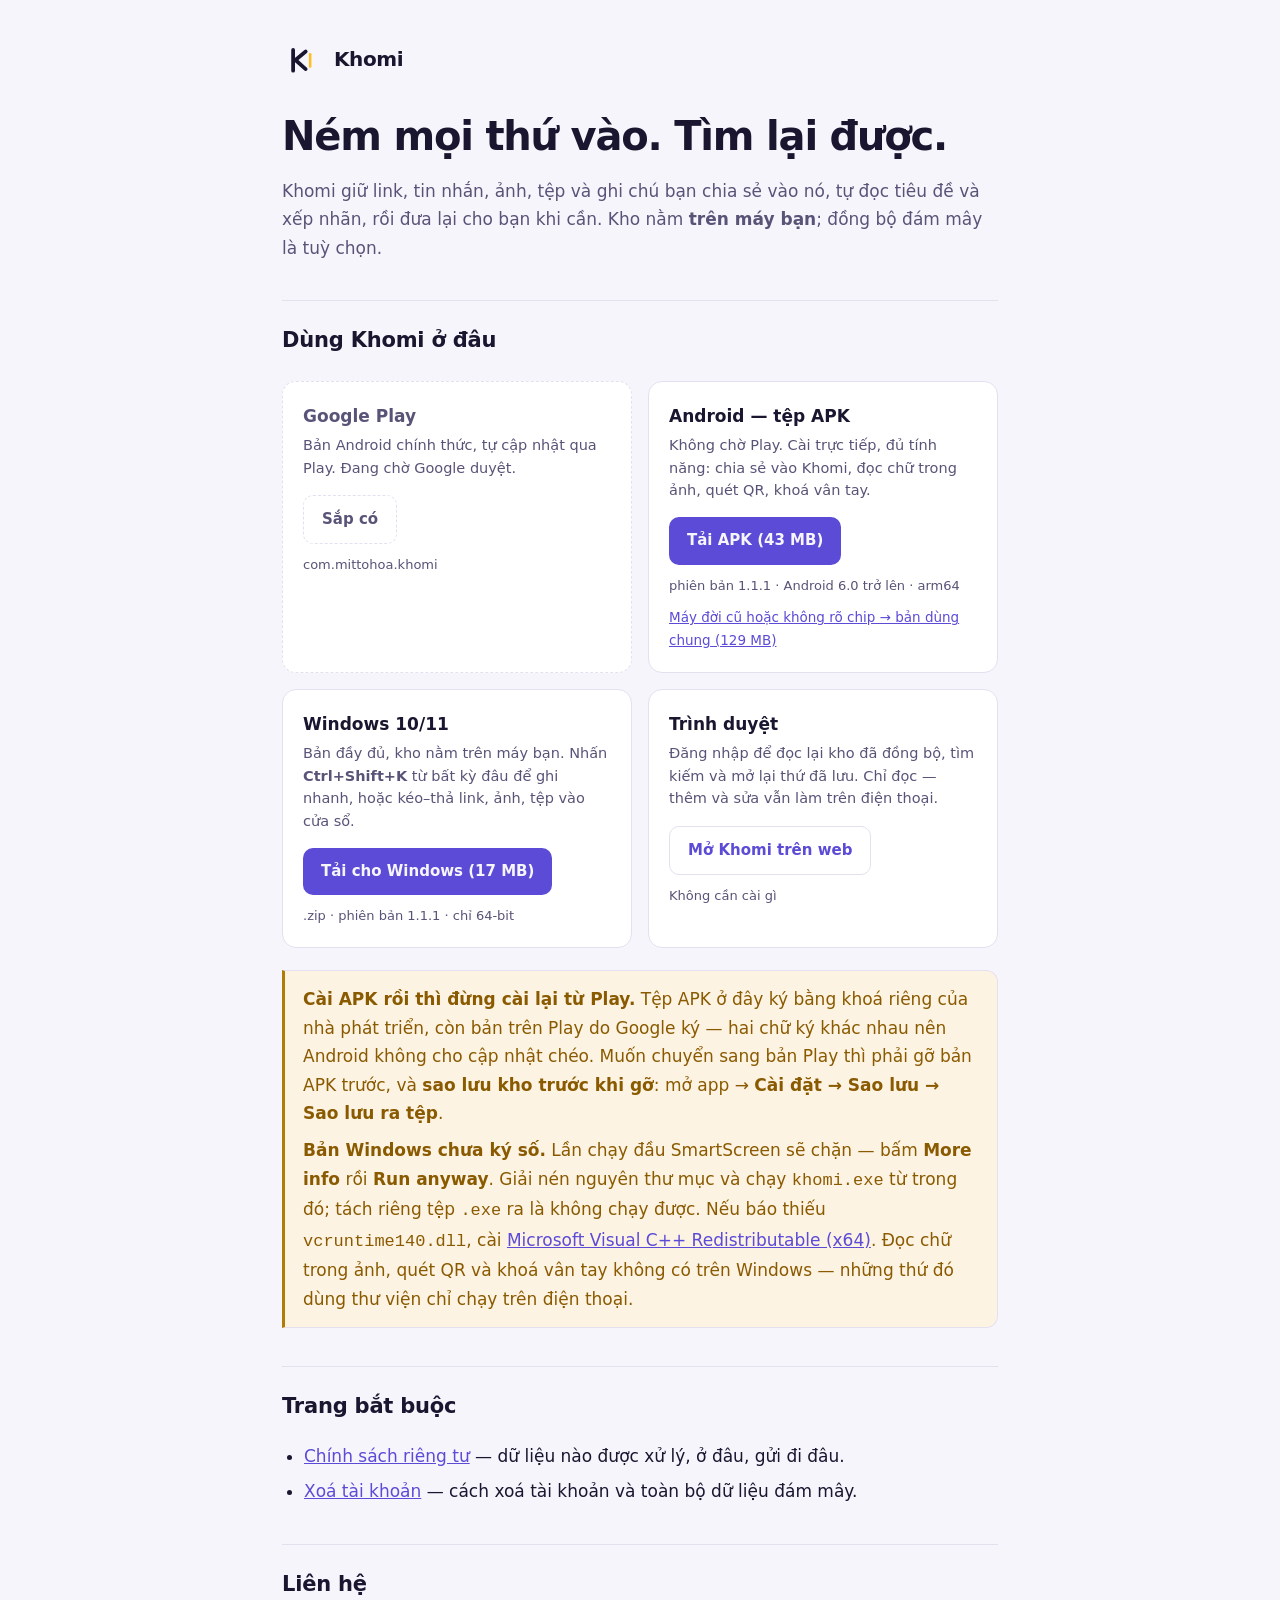
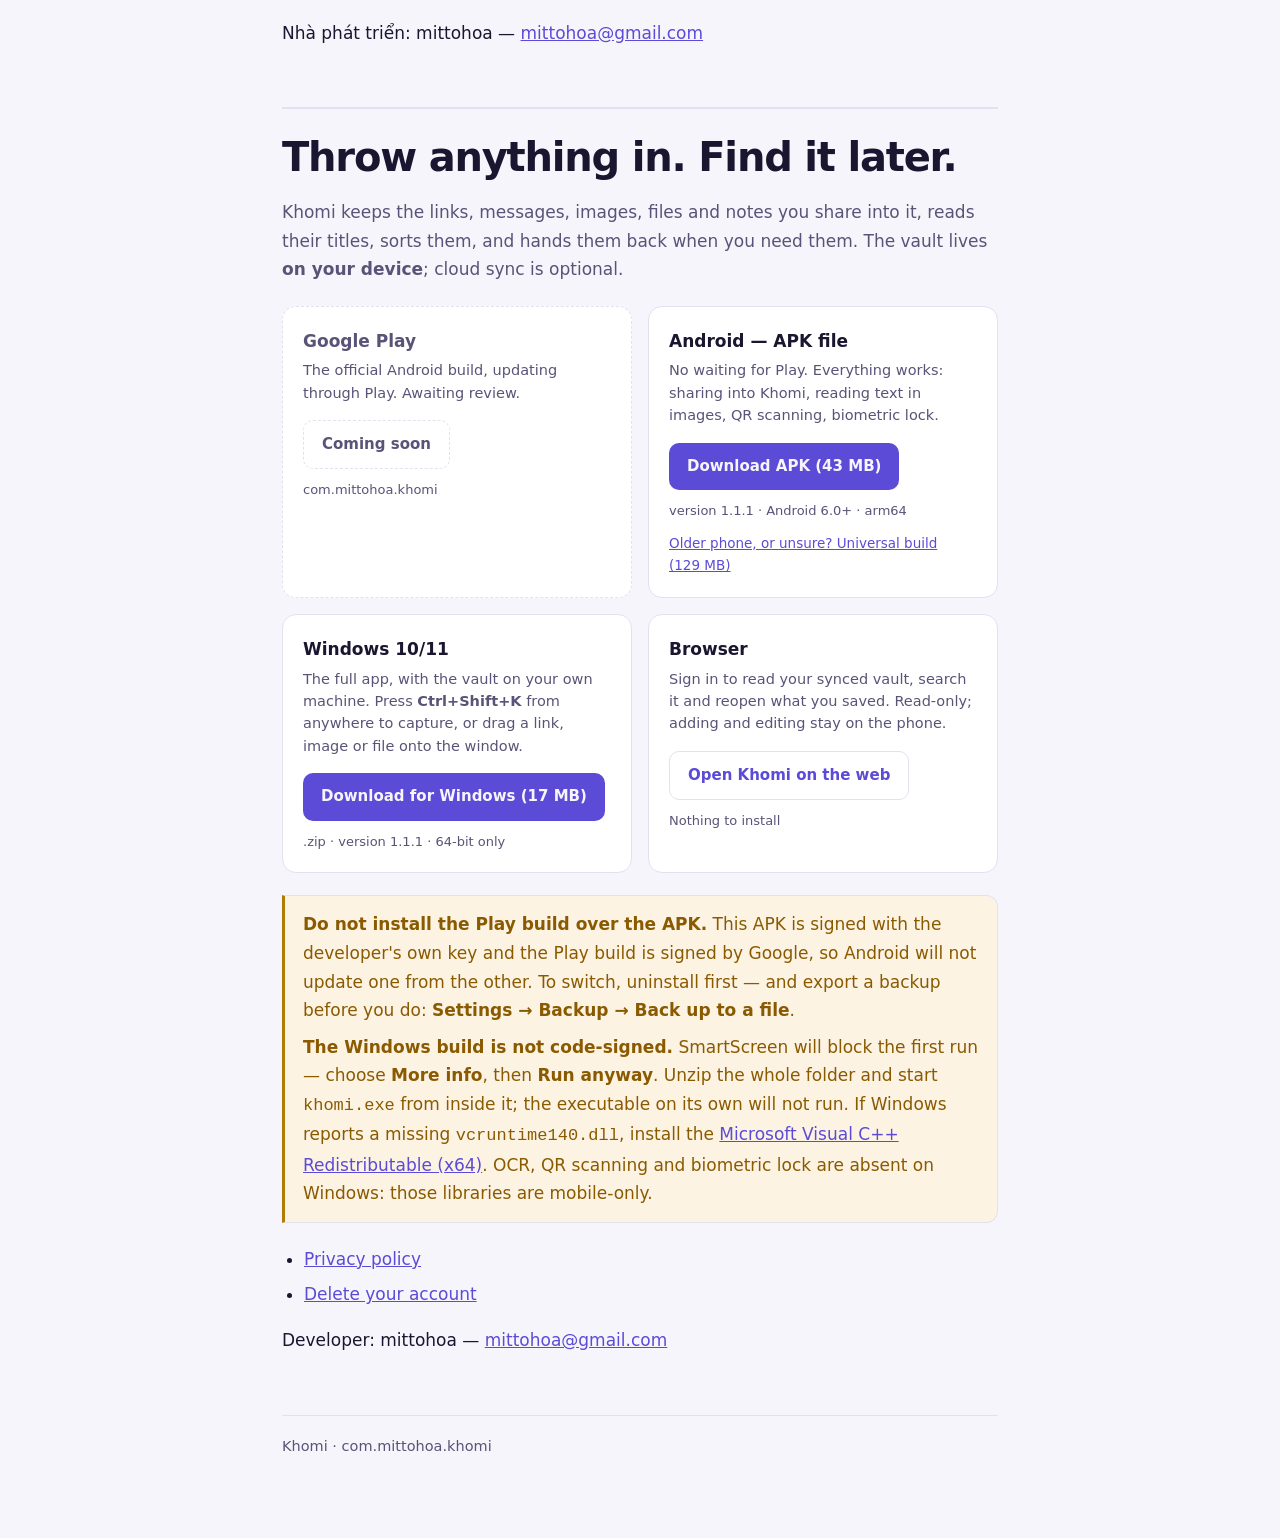
==== index.html @ 55a5fae9 "four ways in, including the two that did not exist yesterday Play, APK, Windows, browser — each with" ====
<!doctype html>
<html lang="vi">
<head>
<meta charset="utf-8">
<meta name="viewport" content="width=device-width, initial-scale=1">
<title>Khomi — ném mọi thứ vào, tìm lại được</title>
<meta name="description" content="Khomi lưu link, tin nhắn, ảnh, tệp và ghi chú vào một kho trên máy bạn, rồi giúp bạn tìm lại.">
<link rel="stylesheet" href="style.css">
</head>
<body>
<div class="wrap">

<header>
  <svg viewBox="0 0 100 100" aria-hidden="true">
    <g fill="none" stroke="currentColor" stroke-width="9.4" stroke-linecap="round">
      <path d="M27.8 24.9 V76.7"/><path d="M33.7 50 L59.2 28.9"/><path d="M33.7 50 L59.2 72.7"/>
    </g>
    <rect x="67.2" y="32.2" width="6.4" height="37.1" rx="3.2" fill="#FBBF24"/>
  </svg>
  <b>Khomi</b>
</header>

<h1>Ném mọi thứ vào. Tìm lại được.</h1>
<p class="soft">Khomi giữ link, tin nhắn, ảnh, tệp và ghi chú bạn chia sẻ vào nó,
tự đọc tiêu đề và xếp nhãn, rồi đưa lại cho bạn khi cần. Kho nằm
<b>trên máy bạn</b>; đồng bộ đám mây là tuỳ chọn.</p>

<h2>Dùng Khomi ở đâu</h2>

<div class="get">
  <div class="card soon">
    <h3>Google Play</h3>
    <p>Bản Android chính thức, tự cập nhật qua Play. Đang chờ Google duyệt.</p>
    <!-- Khi Play duyệt xong, thay khối dưới bằng:
         <a class="dl" href="https://play.google.com/store/apps/details?id=com.mittohoa.khomi">Tải trên Google Play</a>
         và bỏ class "soon" ở thẻ card. -->
    <span class="dl off">Sắp có</span>
    <span class="meta">com.mittohoa.khomi</span>
  </div>

  <div class="card">
    <h3>Android — tệp APK</h3>
    <p>Không chờ Play. Cài trực tiếp, đủ tính năng: chia sẻ vào Khomi, đọc chữ
    trong ảnh, quét QR, khoá vân tay.</p>
    <a class="dl" href="https://github.com/mittohoa/khomi-app/releases/download/v1.1.1/Khomi-1.1.1-android-arm64.apk">Tải APK (43&nbsp;MB)</a>
    <span class="meta">phiên bản 1.1.1 · Android 6.0 trở lên · arm64</span>
    <a class="alt" href="https://github.com/mittohoa/khomi-app/releases/download/v1.1.1/Khomi-1.1.1-android-universal.apk">Máy đời cũ hoặc không rõ chip → bản dùng chung (129&nbsp;MB)</a>
  </div>

  <div class="card">
    <h3>Windows 10/11</h3>
    <p>Bản đầy đủ, kho nằm trên máy bạn. Nhấn <b>Ctrl+Shift+K</b> từ bất kỳ đâu
    để ghi nhanh, hoặc kéo–thả link, ảnh, tệp vào cửa sổ.</p>
    <a class="dl" href="https://github.com/mittohoa/khomi-app/releases/download/v1.1.1/Khomi-1.1.1-windows-x64.zip">Tải cho Windows (17&nbsp;MB)</a>
    <span class="meta">.zip · phiên bản 1.1.1 · chỉ 64-bit</span>
  </div>

  <div class="card">
    <h3>Trình duyệt</h3>
    <p>Đăng nhập để đọc lại kho đã đồng bộ, tìm kiếm và mở lại thứ đã lưu.
    Chỉ đọc — thêm và sửa vẫn làm trên điện thoại.</p>
    <a class="dl ghost" href="app/">Mở Khomi trên web</a>
    <span class="meta">Không cần cài gì</span>
  </div>
</div>

<div class="note warn">
  <p><b>Cài APK rồi thì đừng cài lại từ Play.</b> Tệp APK ở đây ký bằng khoá
  riêng của nhà phát triển, còn bản trên Play do Google ký — hai chữ ký khác
  nhau nên Android không cho cập nhật chéo. Muốn chuyển sang bản Play thì phải
  gỡ bản APK trước, và <b>sao lưu kho trước khi gỡ</b>: mở app →
  <b>Cài đặt → Sao lưu → Sao lưu ra tệp</b>.</p>
  <p><b>Bản Windows chưa ký số.</b> Lần chạy đầu SmartScreen sẽ chặn — bấm
  <b>More info</b> rồi <b>Run anyway</b>. Giải nén nguyên thư mục và chạy
  <code>khomi.exe</code> từ trong đó; tách riêng tệp <code>.exe</code> ra là
  không chạy được. Nếu báo thiếu <code>vcruntime140.dll</code>, cài
  <a href="https://aka.ms/vs/17/release/vc_redist.x64.exe">Microsoft Visual C++
  Redistributable (x64)</a>. Đọc chữ trong ảnh, quét QR và khoá vân tay không có
  trên Windows — những thứ đó dùng thư viện chỉ chạy trên điện thoại.</p>
</div>

<h2>Trang bắt buộc</h2>
<ul>
  <li><a href="privacy.html">Chính sách riêng tư</a> — dữ liệu nào được xử lý,
  ở đâu, gửi đi đâu.</li>
  <li><a href="delete-account.html">Xoá tài khoản</a> — cách xoá tài khoản và
  toàn bộ dữ liệu đám mây.</li>
</ul>

<h2>Liên hệ</h2>
<p>Nhà phát triển: mittohoa — <a href="mailto:mittohoa@gmail.com">mittohoa@gmail.com</a></p>

<div class="lang" lang="en">
  <h1>Throw anything in. Find it later.</h1>
  <p class="soft">Khomi keeps the links, messages, images, files and notes you
  share into it, reads their titles, sorts them, and hands them back when you
  need them. The vault lives <b>on your device</b>; cloud sync is optional.</p>
  <div class="get">
    <div class="card soon">
      <h3>Google Play</h3>
      <p>The official Android build, updating through Play. Awaiting review.</p>
      <span class="dl off">Coming soon</span>
      <span class="meta">com.mittohoa.khomi</span>
    </div>

    <div class="card">
      <h3>Android — APK file</h3>
      <p>No waiting for Play. Everything works: sharing into Khomi, reading
      text in images, QR scanning, biometric lock.</p>
      <a class="dl" href="https://github.com/mittohoa/khomi-app/releases/download/v1.1.1/Khomi-1.1.1-android-arm64.apk">Download APK (43&nbsp;MB)</a>
      <span class="meta">version 1.1.1 · Android 6.0+ · arm64</span>
      <a class="alt" href="https://github.com/mittohoa/khomi-app/releases/download/v1.1.1/Khomi-1.1.1-android-universal.apk">Older phone, or unsure? Universal build (129&nbsp;MB)</a>
    </div>

    <div class="card">
      <h3>Windows 10/11</h3>
      <p>The full app, with the vault on your own machine. Press
      <b>Ctrl+Shift+K</b> from anywhere to capture, or drag a link, image or
      file onto the window.</p>
      <a class="dl" href="https://github.com/mittohoa/khomi-app/releases/download/v1.1.1/Khomi-1.1.1-windows-x64.zip">Download for Windows (17&nbsp;MB)</a>
      <span class="meta">.zip · version 1.1.1 · 64-bit only</span>
    </div>

    <div class="card">
      <h3>Browser</h3>
      <p>Sign in to read your synced vault, search it and reopen what you
      saved. Read-only; adding and editing stay on the phone.</p>
      <a class="dl ghost" href="app/">Open Khomi on the web</a>
      <span class="meta">Nothing to install</span>
    </div>
  </div>

  <div class="note warn">
    <p><b>Do not install the Play build over the APK.</b> This APK is signed
    with the developer's own key and the Play build is signed by Google, so
    Android will not update one from the other. To switch, uninstall first —
    and export a backup before you do: <b>Settings → Backup → Back up to a
    file</b>.</p>
    <p><b>The Windows build is not code-signed.</b> SmartScreen will block the
    first run — choose <b>More info</b>, then <b>Run anyway</b>. Unzip the whole
    folder and start <code>khomi.exe</code> from inside it; the executable on
    its own will not run. If Windows reports a missing
    <code>vcruntime140.dll</code>, install the
    <a href="https://aka.ms/vs/17/release/vc_redist.x64.exe">Microsoft Visual
    C++ Redistributable (x64)</a>. OCR, QR scanning and biometric lock are
    absent on Windows: those libraries are mobile-only.</p>
  </div>

  <ul>
    <li><a href="privacy.html">Privacy policy</a></li>
    <li><a href="delete-account.html">Delete your account</a></li>
  </ul>
  <p>Developer: mittohoa — <a href="mailto:mittohoa@gmail.com">mittohoa@gmail.com</a></p>
</div>

<footer>Khomi · com.mittohoa.khomi</footer>

</div>
</body>
</html>
---- style.css ----
/* Khomi — shared styles for the public pages.
   Kept in one file so the three pages cannot drift apart. */

:root {
  --paper:    #F7F5FC;
  --surface:  #FFFFFF;
  --ink:      #1A1630;
  --ink-soft: #5A5378;
  --line:     #E4E0F0;
  --violet:   #5B4BD6;
  --gold:     #B07C05;
  --warn-bg:  #FDF3E3;
  --warn-ink: #8A5A00;
}

@media (prefers-color-scheme: dark) {
  :root {
    --paper:    #0F0D1A;
    --surface:  #181528;
    --ink:      #EFECF8;
    --ink-soft: #A9A1C6;
    --line:     #2A2540;
    --violet:   #A99BFF;
    --gold:     #FFC94A;
    --warn-bg:  #2A2010;
    --warn-ink: #F5C97A;
  }
}

* { box-sizing: border-box; }

body {
  margin: 0;
  background: var(--paper);
  color: var(--ink);
  font-family: system-ui, -apple-system, "Segoe UI", Roboto, sans-serif;
  font-size: 17px;
  line-height: 1.68;
  -webkit-font-smoothing: antialiased;
}

.wrap { max-width: 760px; margin: 0 auto; padding: 40px 22px 90px; }

header { display: flex; align-items: center; gap: 12px; margin-bottom: 34px; }
header svg { width: 40px; height: 40px; flex: none; }
header b { font-size: 20px; letter-spacing: -.02em; }
header a { color: var(--ink-soft); text-decoration: none; font-size: 15px; }
header a:hover { color: var(--violet); }
header .spacer { flex: 1; }

h1 {
  font-size: clamp(30px, 5vw, 40px);
  line-height: 1.14;
  letter-spacing: -.03em;
  margin: 0 0 8px;
}
.updated { color: var(--ink-soft); font-size: 15px; margin: 0 0 30px; }

h2 {
  font-size: 21px;
  letter-spacing: -.01em;
  margin: 38px 0 10px;
  padding-top: 22px;
  border-top: 1px solid var(--line);
}
h3 { font-size: 17px; margin: 22px 0 6px; }

p, li { color: var(--ink); }
p.soft, li.soft { color: var(--ink-soft); }
a { color: var(--violet); }

ul { padding-left: 22px; }
li { margin-bottom: 7px; }

table {
  width: 100%;
  border-collapse: collapse;
  margin: 16px 0;
  font-size: 15.5px;
  display: block;
  overflow-x: auto;
}
th, td {
  text-align: left;
  padding: 10px 12px;
  border-bottom: 1px solid var(--line);
  vertical-align: top;
}
th { color: var(--ink-soft); font-weight: 600; white-space: nowrap; }

.note {
  background: var(--surface);
  border: 1px solid var(--line);
  border-left: 3px solid var(--violet);
  border-radius: 0 12px 12px 0;
  padding: 14px 18px;
  margin: 22px 0;
}
.note.warn { border-left-color: var(--gold); background: var(--warn-bg); }
.note.warn, .note.warn p { color: var(--warn-ink); }
.note p { margin: 0; }
.note p + p { margin-top: 8px; }

.fill {
  background: var(--warn-bg);
  color: var(--warn-ink);
  border-radius: 5px;
  padding: 1px 7px;
  font-weight: 600;
  font-size: .92em;
}

.steps { counter-reset: step; list-style: none; padding-left: 0; }
.steps li {
  counter-increment: step;
  position: relative;
  padding-left: 42px;
  margin-bottom: 14px;
}
.steps li::before {
  content: counter(step);
  position: absolute;
  left: 0; top: 2px;
  width: 27px; height: 27px;
  border-radius: 50%;
  background: var(--violet);
  color: #fff;
  font-size: 14px;
  font-weight: 700;
  display: grid;
  place-items: center;
}

.lang {
  margin-top: 60px;
  padding-top: 26px;
  border-top: 2px solid var(--line);
}

footer {
  margin-top: 60px;
  padding-top: 18px;
  border-top: 1px solid var(--line);
  color: var(--ink-soft);
  font-size: 14.5px;
}

/* ---- Download cards -------------------------------------------------------
   One card per platform. The button is the only filled element on the page, so
   the thing a visitor came to do is the thing that stands out. */
.get {
  display: grid;
  grid-template-columns: repeat(auto-fit, minmax(min(100%, 260px), 1fr));
  gap: 16px;
  margin: 22px 0;
}

.get .card {
  background: var(--surface);
  border: 1px solid var(--line);
  border-radius: 14px;
  padding: 20px;
}

.get .card h3 {
  margin: 0 0 4px;
  font-size: 17px;
}

.get .card p {
  margin: 0 0 16px;
  color: var(--ink-soft);
  font-size: 14.5px;
  line-height: 1.55;
}

.dl {
  display: inline-block;
  background: var(--violet);
  color: var(--paper);
  border-radius: 10px;
  padding: 11px 18px;
  font-weight: 650;
  font-size: 15px;
  text-decoration: none;
}

.dl:hover { filter: brightness(1.08); text-decoration: none; }

.dl.ghost {
  background: transparent;
  color: var(--violet);
  border: 1px solid var(--line);
}

.meta {
  display: block;
  margin-top: 10px;
  color: var(--ink-soft);
  font-size: 13px;
}

/* A card for a channel that is not open yet. Greyed rather than hidden: people
   ask "is this on Play?", and the honest answer is a visible "not yet". */
.card.soon { border-style: dashed; }
.card.soon h3 { color: var(--ink-soft); }

.dl.off {
  background: transparent;
  color: var(--ink-soft);
  border: 1px dashed var(--line);
  cursor: default;
}

.alt {
  display: block;
  margin-top: 10px;
  font-size: 13.5px;
}
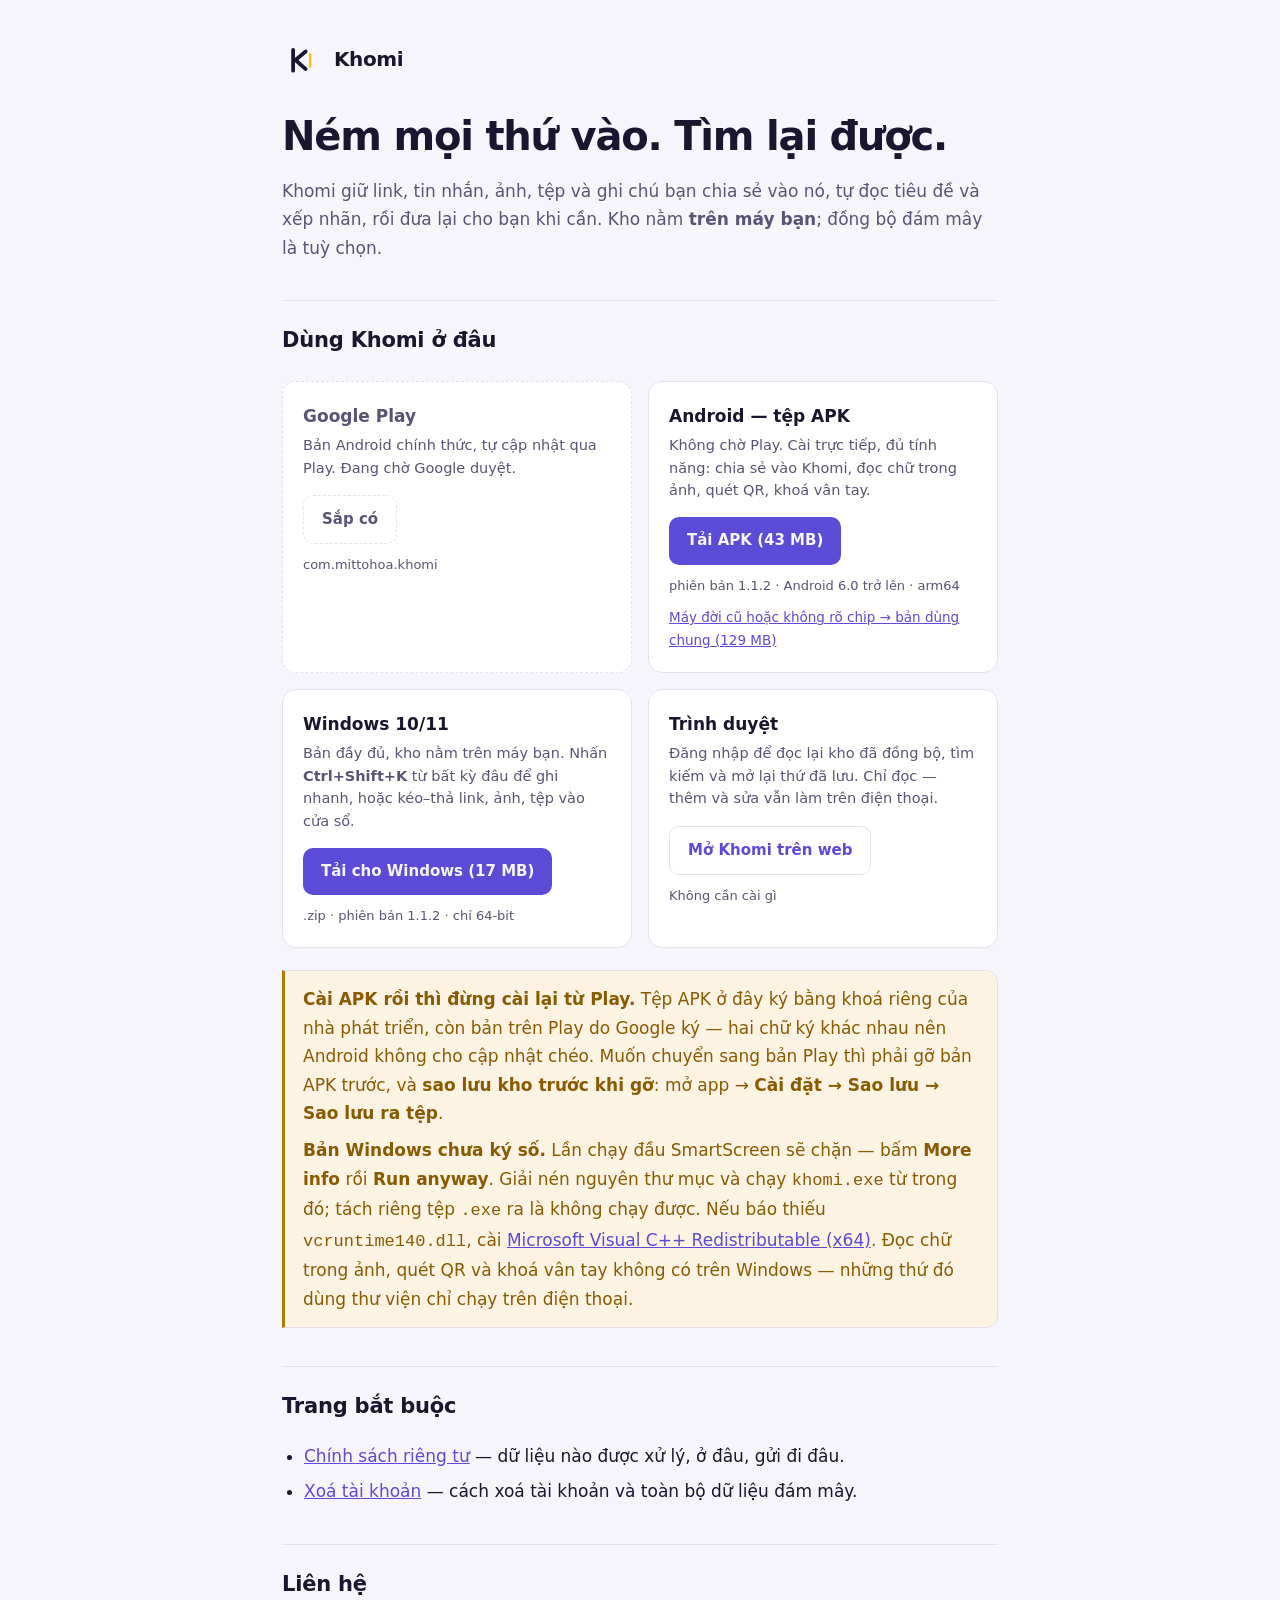
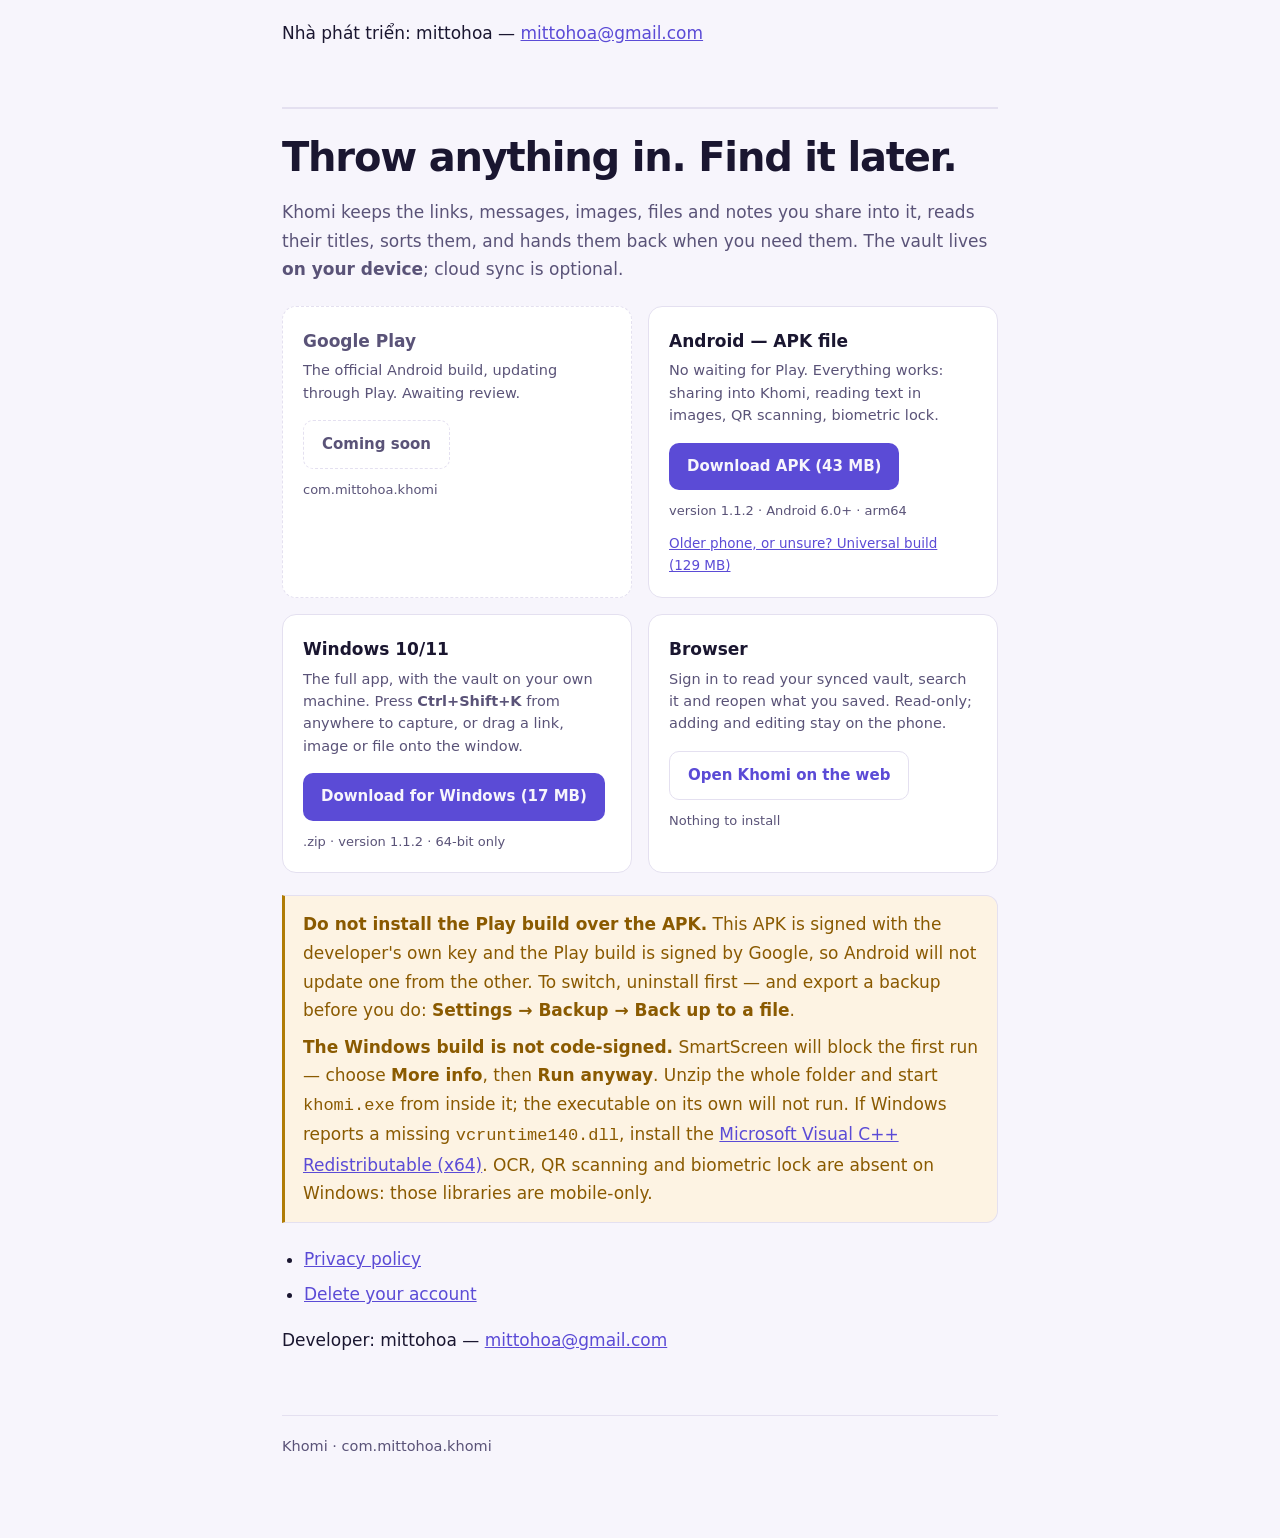
==== commit ebf437d9: "point the downloads at 1.1.2 Same four ways in, one version newer. 1.1.2 is the build where a title " ====
--- a/index.html
+++ b/index.html
@@ -42,17 +42,17 @@
     <h3>Android — tệp APK</h3>
     <p>Không chờ Play. Cài trực tiếp, đủ tính năng: chia sẻ vào Khomi, đọc chữ
     trong ảnh, quét QR, khoá vân tay.</p>
-    <a class="dl" href="https://github.com/mittohoa/khomi-app/releases/download/v1.1.1/Khomi-1.1.1-android-arm64.apk">Tải APK (43&nbsp;MB)</a>
-    <span class="meta">phiên bản 1.1.1 · Android 6.0 trở lên · arm64</span>
-    <a class="alt" href="https://github.com/mittohoa/khomi-app/releases/download/v1.1.1/Khomi-1.1.1-android-universal.apk">Máy đời cũ hoặc không rõ chip → bản dùng chung (129&nbsp;MB)</a>
+    <a class="dl" href="https://github.com/mittohoa/khomi-app/releases/download/v1.1.2/Khomi-1.1.2-android-arm64.apk">Tải APK (43&nbsp;MB)</a>
+    <span class="meta">phiên bản 1.1.2 · Android 6.0 trở lên · arm64</span>
+    <a class="alt" href="https://github.com/mittohoa/khomi-app/releases/download/v1.1.2/Khomi-1.1.2-android-universal.apk">Máy đời cũ hoặc không rõ chip → bản dùng chung (129&nbsp;MB)</a>
   </div>
 
   <div class="card">
     <h3>Windows 10/11</h3>
     <p>Bản đầy đủ, kho nằm trên máy bạn. Nhấn <b>Ctrl+Shift+K</b> từ bất kỳ đâu
     để ghi nhanh, hoặc kéo–thả link, ảnh, tệp vào cửa sổ.</p>
-    <a class="dl" href="https://github.com/mittohoa/khomi-app/releases/download/v1.1.1/Khomi-1.1.1-windows-x64.zip">Tải cho Windows (17&nbsp;MB)</a>
-    <span class="meta">.zip · phiên bản 1.1.1 · chỉ 64-bit</span>
+    <a class="dl" href="https://github.com/mittohoa/khomi-app/releases/download/v1.1.2/Khomi-1.1.2-windows-x64.zip">Tải cho Windows (17&nbsp;MB)</a>
+    <span class="meta">.zip · phiên bản 1.1.2 · chỉ 64-bit</span>
   </div>
 
   <div class="card">
@@ -107,9 +107,9 @@
       <h3>Android — APK file</h3>
       <p>No waiting for Play. Everything works: sharing into Khomi, reading
       text in images, QR scanning, biometric lock.</p>
-      <a class="dl" href="https://github.com/mittohoa/khomi-app/releases/download/v1.1.1/Khomi-1.1.1-android-arm64.apk">Download APK (43&nbsp;MB)</a>
-      <span class="meta">version 1.1.1 · Android 6.0+ · arm64</span>
-      <a class="alt" href="https://github.com/mittohoa/khomi-app/releases/download/v1.1.1/Khomi-1.1.1-android-universal.apk">Older phone, or unsure? Universal build (129&nbsp;MB)</a>
+      <a class="dl" href="https://github.com/mittohoa/khomi-app/releases/download/v1.1.2/Khomi-1.1.2-android-arm64.apk">Download APK (43&nbsp;MB)</a>
+      <span class="meta">version 1.1.2 · Android 6.0+ · arm64</span>
+      <a class="alt" href="https://github.com/mittohoa/khomi-app/releases/download/v1.1.2/Khomi-1.1.2-android-universal.apk">Older phone, or unsure? Universal build (129&nbsp;MB)</a>
     </div>
 
     <div class="card">
@@ -117,8 +117,8 @@
       <p>The full app, with the vault on your own machine. Press
       <b>Ctrl+Shift+K</b> from anywhere to capture, or drag a link, image or
       file onto the window.</p>
-      <a class="dl" href="https://github.com/mittohoa/khomi-app/releases/download/v1.1.1/Khomi-1.1.1-windows-x64.zip">Download for Windows (17&nbsp;MB)</a>
-      <span class="meta">.zip · version 1.1.1 · 64-bit only</span>
+      <a class="dl" href="https://github.com/mittohoa/khomi-app/releases/download/v1.1.2/Khomi-1.1.2-windows-x64.zip">Download for Windows (17&nbsp;MB)</a>
+      <span class="meta">.zip · version 1.1.2 · 64-bit only</span>
     </div>
 
     <div class="card">
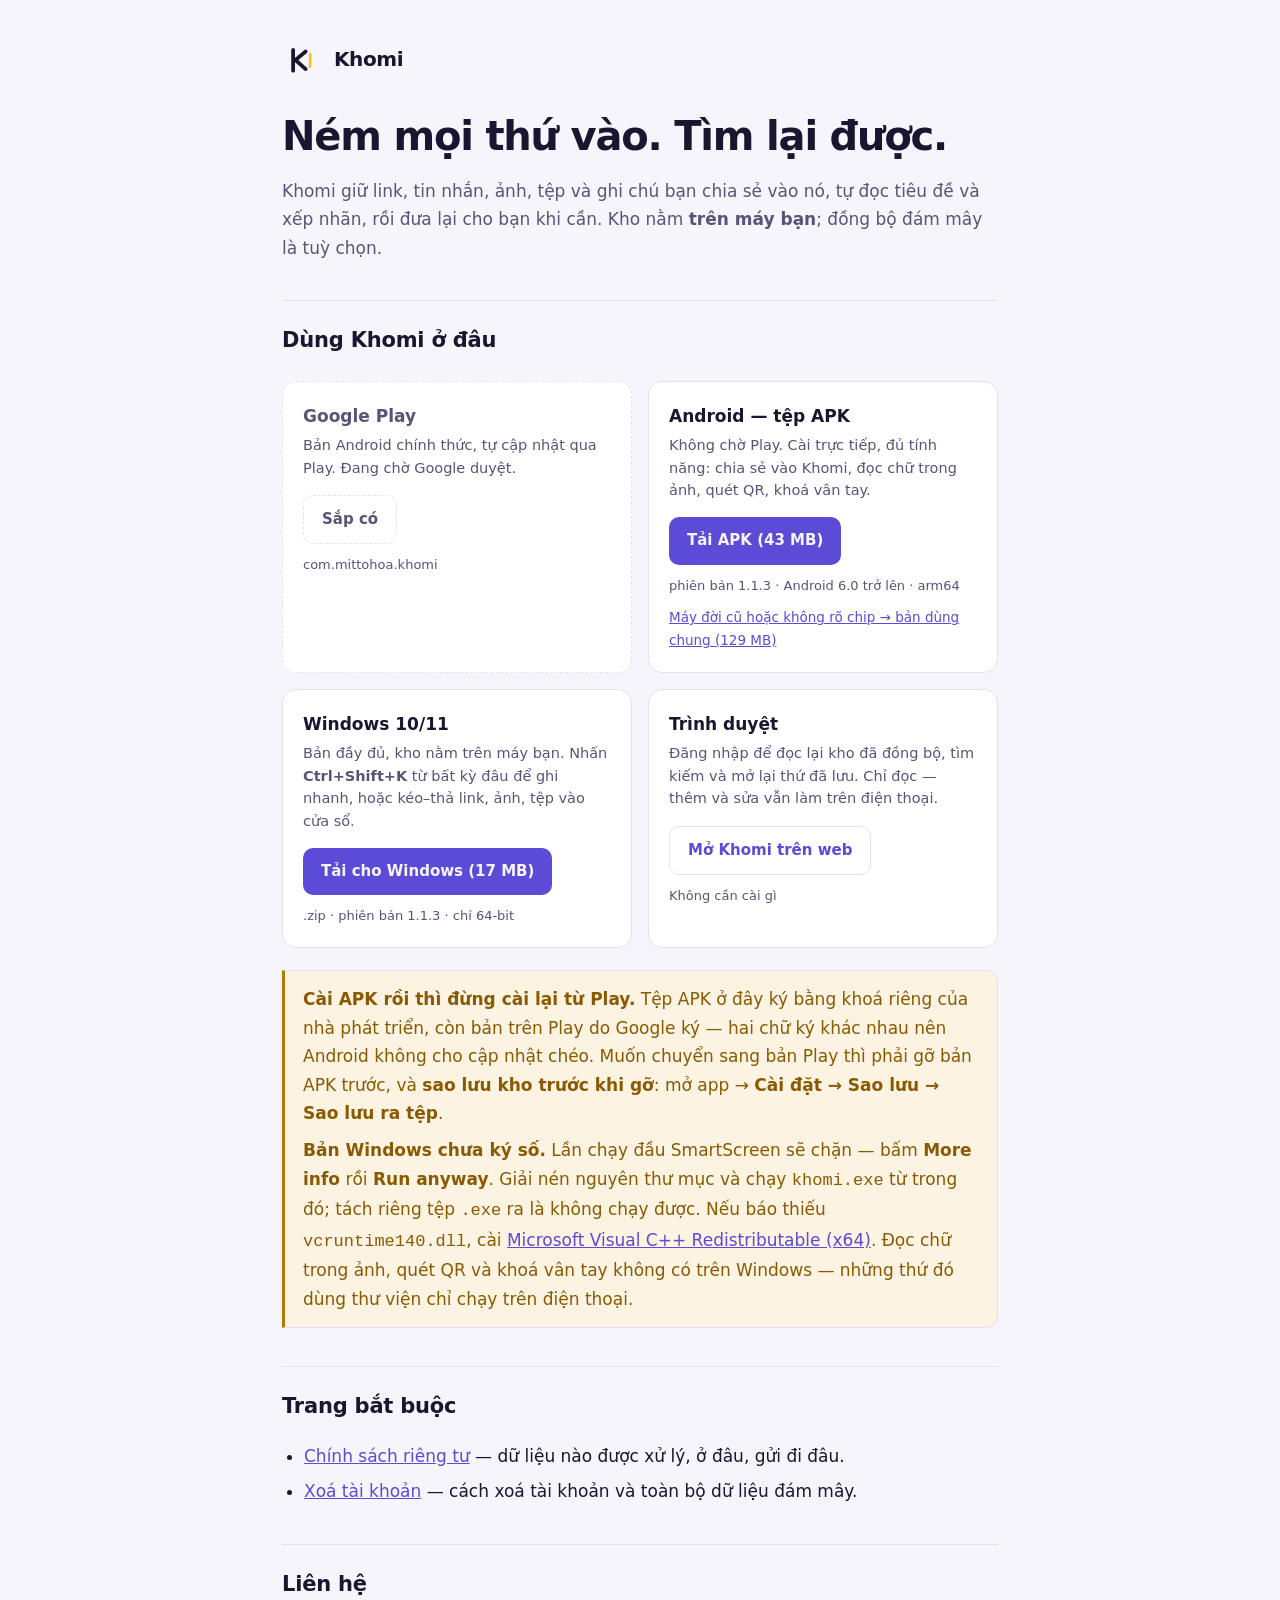
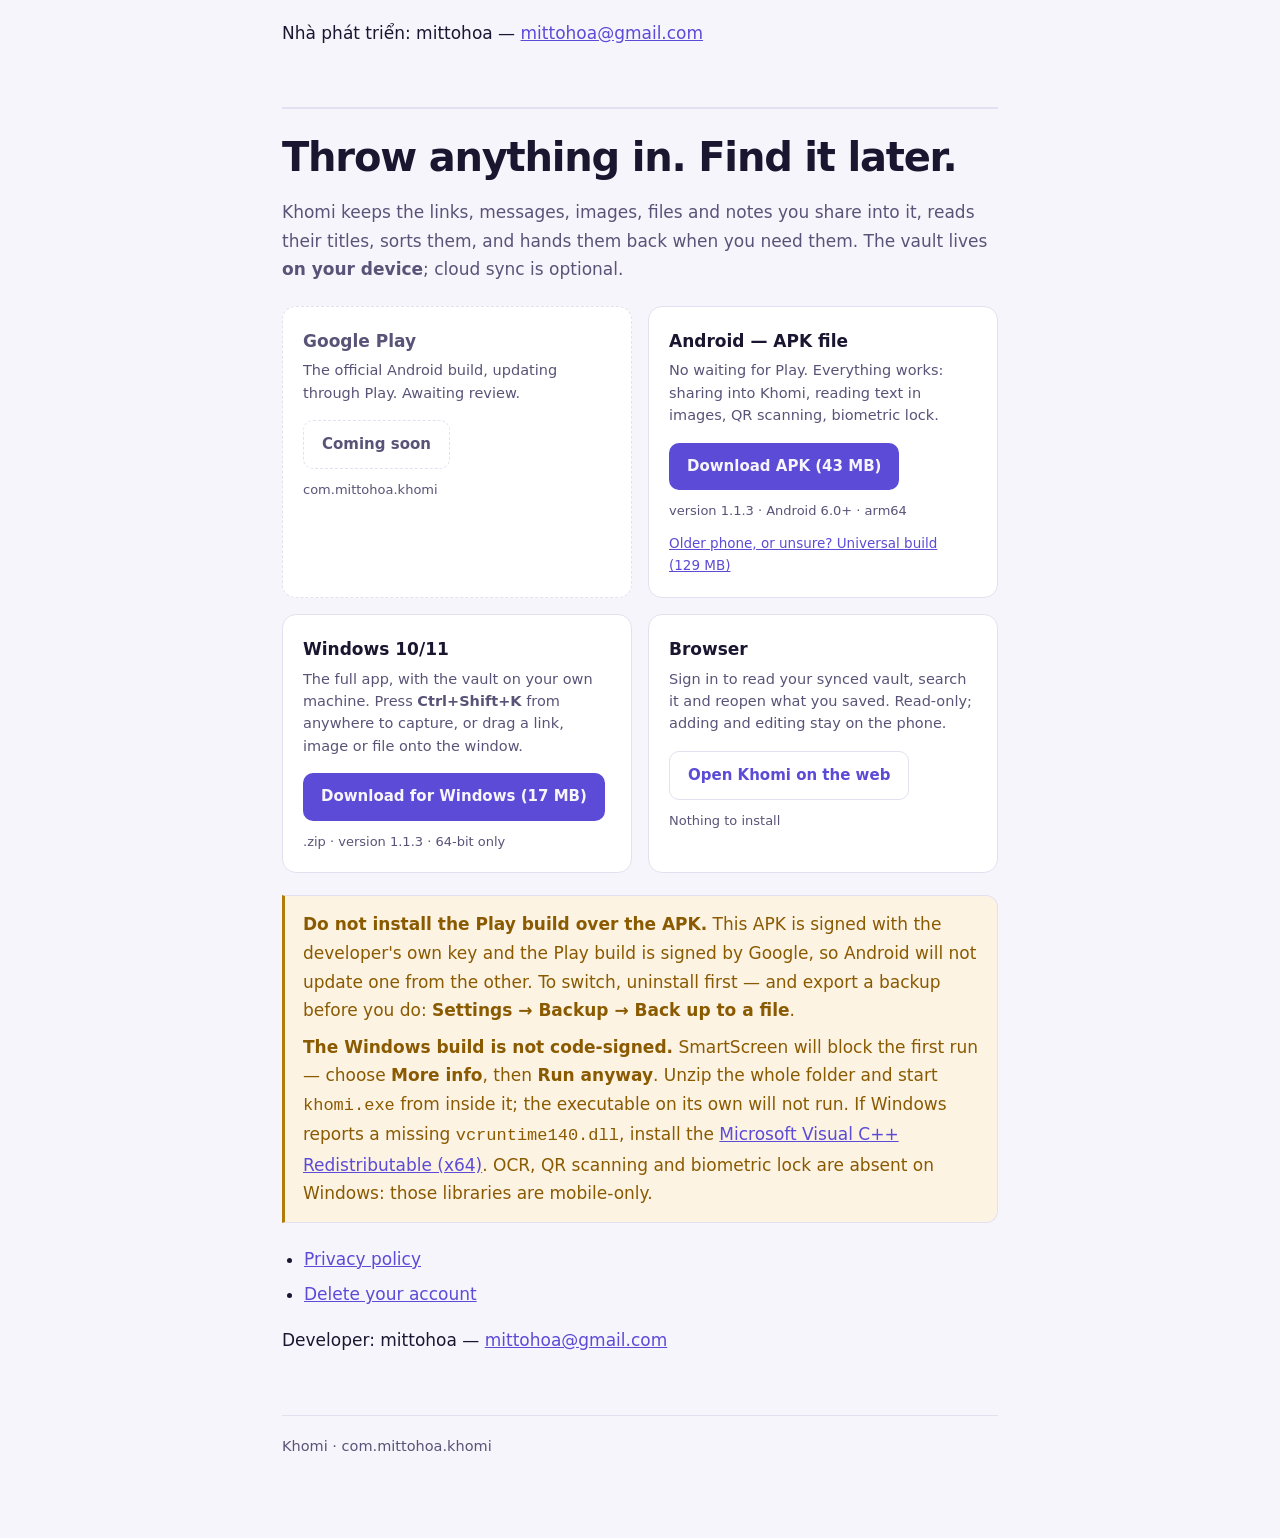
==== commit 340b5067: "point the downloads at 1.1.3 The version where the app finally has an outflow: three never-opened it" ====
--- a/index.html
+++ b/index.html
@@ -42,17 +42,17 @@
     <h3>Android — tệp APK</h3>
     <p>Không chờ Play. Cài trực tiếp, đủ tính năng: chia sẻ vào Khomi, đọc chữ
     trong ảnh, quét QR, khoá vân tay.</p>
-    <a class="dl" href="https://github.com/mittohoa/khomi-app/releases/download/v1.1.2/Khomi-1.1.2-android-arm64.apk">Tải APK (43&nbsp;MB)</a>
-    <span class="meta">phiên bản 1.1.2 · Android 6.0 trở lên · arm64</span>
-    <a class="alt" href="https://github.com/mittohoa/khomi-app/releases/download/v1.1.2/Khomi-1.1.2-android-universal.apk">Máy đời cũ hoặc không rõ chip → bản dùng chung (129&nbsp;MB)</a>
+    <a class="dl" href="https://github.com/mittohoa/khomi-app/releases/download/v1.1.3/Khomi-1.1.3-android-arm64.apk">Tải APK (43&nbsp;MB)</a>
+    <span class="meta">phiên bản 1.1.3 · Android 6.0 trở lên · arm64</span>
+    <a class="alt" href="https://github.com/mittohoa/khomi-app/releases/download/v1.1.3/Khomi-1.1.3-android-universal.apk">Máy đời cũ hoặc không rõ chip → bản dùng chung (129&nbsp;MB)</a>
   </div>
 
   <div class="card">
     <h3>Windows 10/11</h3>
     <p>Bản đầy đủ, kho nằm trên máy bạn. Nhấn <b>Ctrl+Shift+K</b> từ bất kỳ đâu
     để ghi nhanh, hoặc kéo–thả link, ảnh, tệp vào cửa sổ.</p>
-    <a class="dl" href="https://github.com/mittohoa/khomi-app/releases/download/v1.1.2/Khomi-1.1.2-windows-x64.zip">Tải cho Windows (17&nbsp;MB)</a>
-    <span class="meta">.zip · phiên bản 1.1.2 · chỉ 64-bit</span>
+    <a class="dl" href="https://github.com/mittohoa/khomi-app/releases/download/v1.1.3/Khomi-1.1.3-windows-x64.zip">Tải cho Windows (17&nbsp;MB)</a>
+    <span class="meta">.zip · phiên bản 1.1.3 · chỉ 64-bit</span>
   </div>
 
   <div class="card">
@@ -107,9 +107,9 @@
       <h3>Android — APK file</h3>
       <p>No waiting for Play. Everything works: sharing into Khomi, reading
       text in images, QR scanning, biometric lock.</p>
-      <a class="dl" href="https://github.com/mittohoa/khomi-app/releases/download/v1.1.2/Khomi-1.1.2-android-arm64.apk">Download APK (43&nbsp;MB)</a>
-      <span class="meta">version 1.1.2 · Android 6.0+ · arm64</span>
-      <a class="alt" href="https://github.com/mittohoa/khomi-app/releases/download/v1.1.2/Khomi-1.1.2-android-universal.apk">Older phone, or unsure? Universal build (129&nbsp;MB)</a>
+      <a class="dl" href="https://github.com/mittohoa/khomi-app/releases/download/v1.1.3/Khomi-1.1.3-android-arm64.apk">Download APK (43&nbsp;MB)</a>
+      <span class="meta">version 1.1.3 · Android 6.0+ · arm64</span>
+      <a class="alt" href="https://github.com/mittohoa/khomi-app/releases/download/v1.1.3/Khomi-1.1.3-android-universal.apk">Older phone, or unsure? Universal build (129&nbsp;MB)</a>
     </div>
 
     <div class="card">
@@ -117,8 +117,8 @@
       <p>The full app, with the vault on your own machine. Press
       <b>Ctrl+Shift+K</b> from anywhere to capture, or drag a link, image or
       file onto the window.</p>
-      <a class="dl" href="https://github.com/mittohoa/khomi-app/releases/download/v1.1.2/Khomi-1.1.2-windows-x64.zip">Download for Windows (17&nbsp;MB)</a>
-      <span class="meta">.zip · version 1.1.2 · 64-bit only</span>
+      <a class="dl" href="https://github.com/mittohoa/khomi-app/releases/download/v1.1.3/Khomi-1.1.3-windows-x64.zip">Download for Windows (17&nbsp;MB)</a>
+      <span class="meta">.zip · version 1.1.3 · 64-bit only</span>
     </div>
 
     <div class="card">
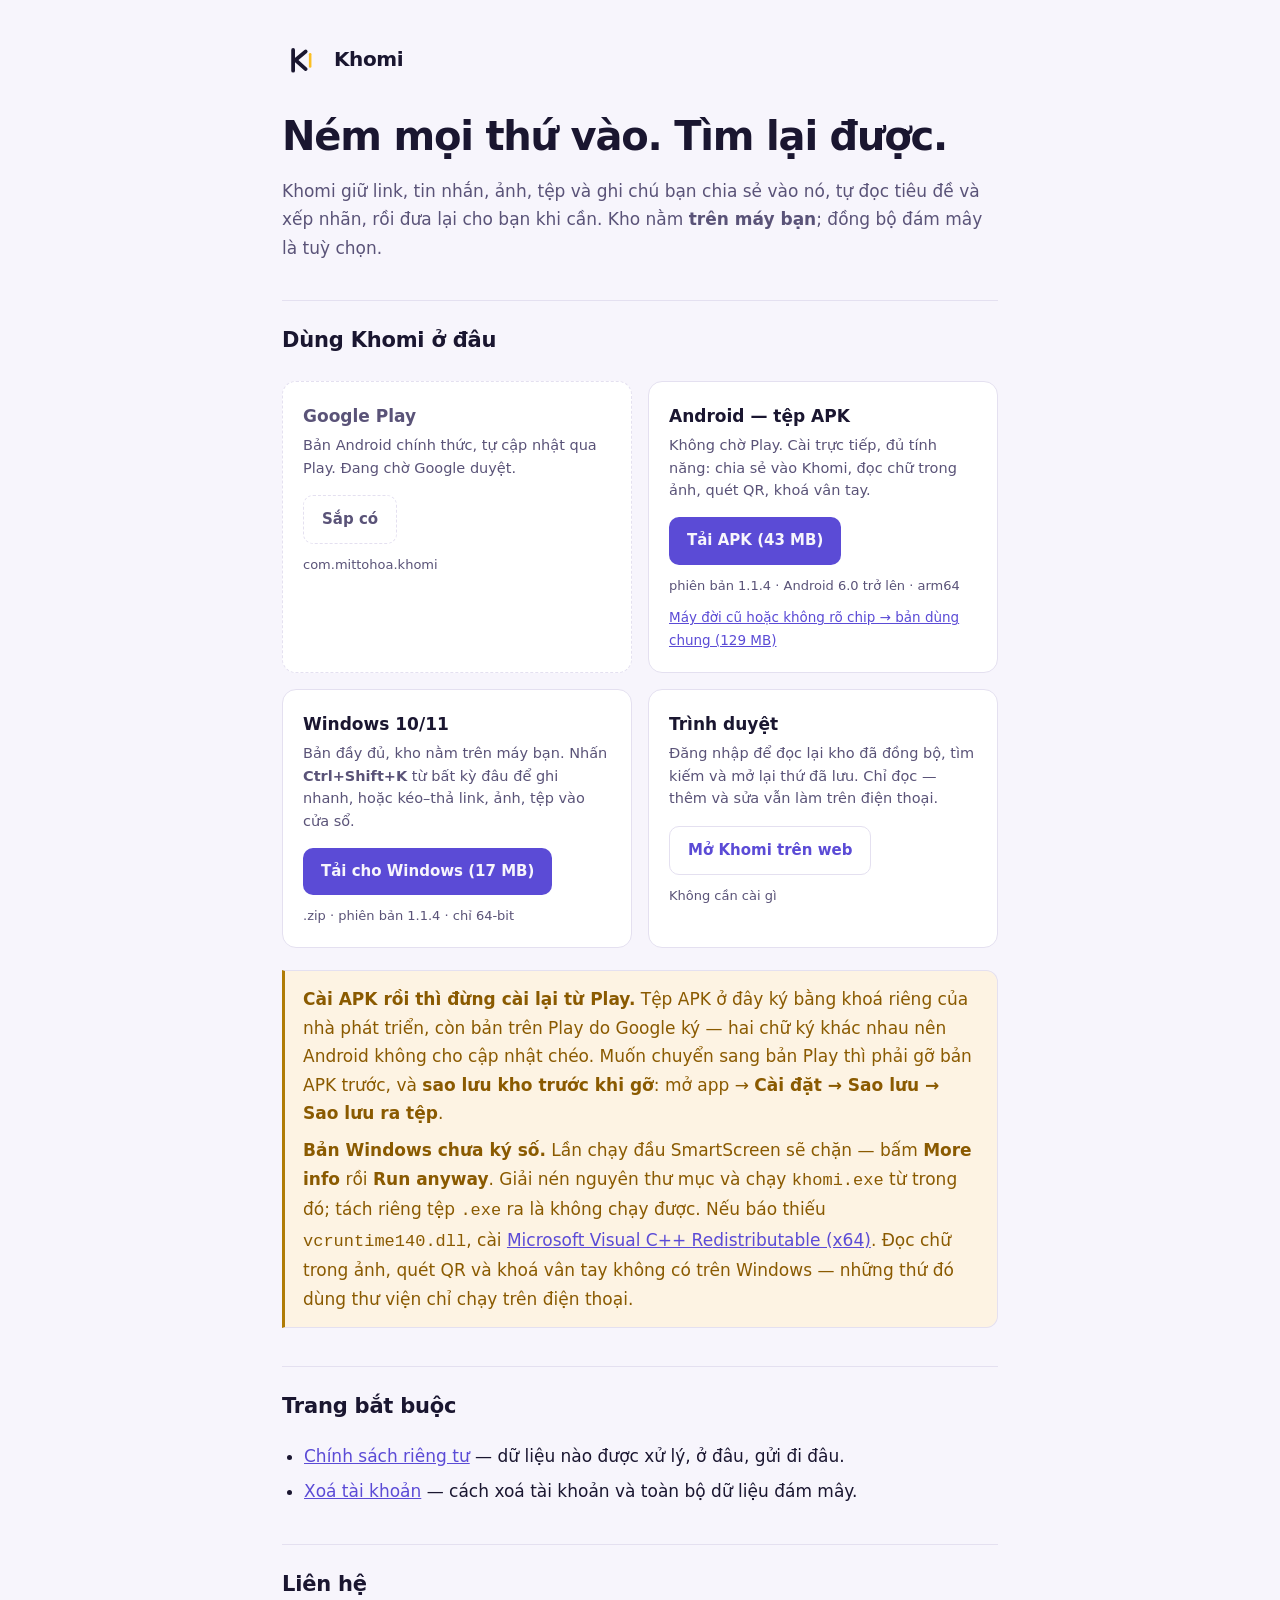
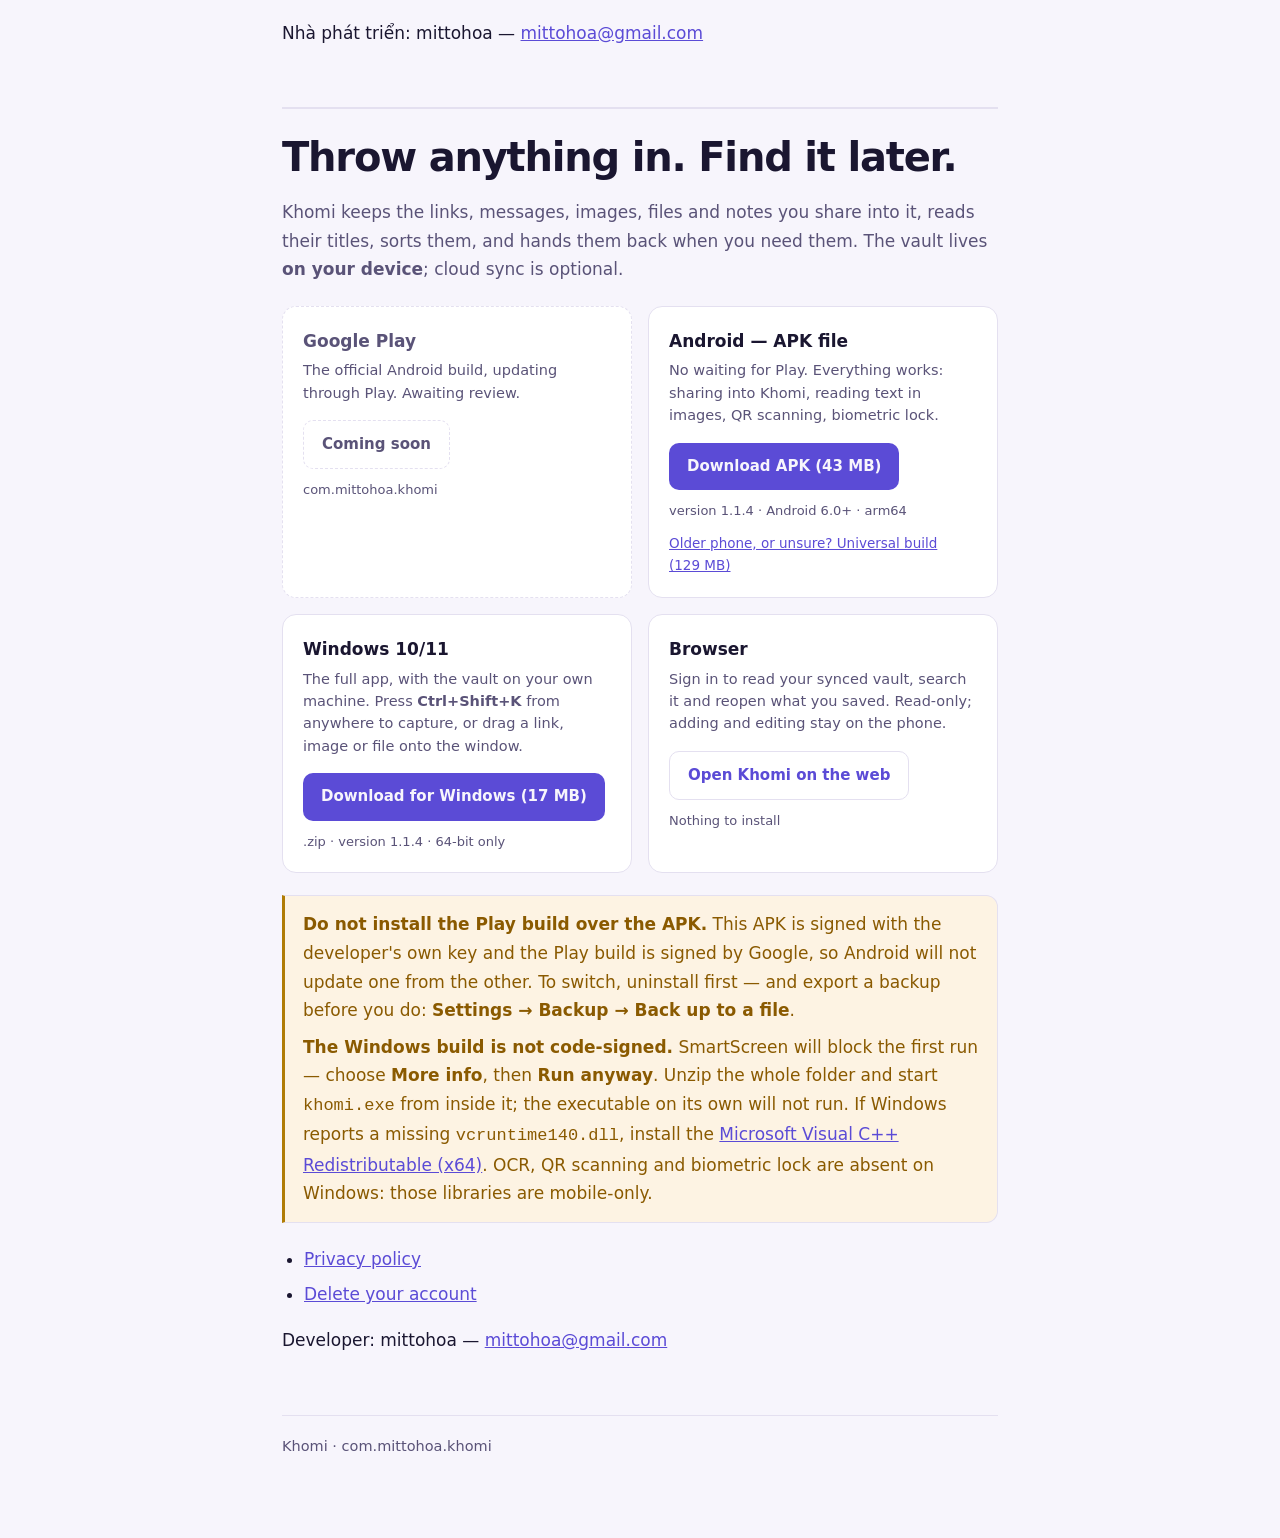
==== commit ecb6cb3e: "point the downloads at 1.1.4 The version that folds 89 categories onto about ten shelves, with the w" ====
--- a/index.html
+++ b/index.html
@@ -42,17 +42,17 @@
     <h3>Android — tệp APK</h3>
     <p>Không chờ Play. Cài trực tiếp, đủ tính năng: chia sẻ vào Khomi, đọc chữ
     trong ảnh, quét QR, khoá vân tay.</p>
-    <a class="dl" href="https://github.com/mittohoa/khomi-app/releases/download/v1.1.3/Khomi-1.1.3-android-arm64.apk">Tải APK (43&nbsp;MB)</a>
-    <span class="meta">phiên bản 1.1.3 · Android 6.0 trở lên · arm64</span>
-    <a class="alt" href="https://github.com/mittohoa/khomi-app/releases/download/v1.1.3/Khomi-1.1.3-android-universal.apk">Máy đời cũ hoặc không rõ chip → bản dùng chung (129&nbsp;MB)</a>
+    <a class="dl" href="https://github.com/mittohoa/khomi-app/releases/download/v1.1.4/Khomi-1.1.4-android-arm64.apk">Tải APK (43&nbsp;MB)</a>
+    <span class="meta">phiên bản 1.1.4 · Android 6.0 trở lên · arm64</span>
+    <a class="alt" href="https://github.com/mittohoa/khomi-app/releases/download/v1.1.4/Khomi-1.1.4-android-universal.apk">Máy đời cũ hoặc không rõ chip → bản dùng chung (129&nbsp;MB)</a>
   </div>
 
   <div class="card">
     <h3>Windows 10/11</h3>
     <p>Bản đầy đủ, kho nằm trên máy bạn. Nhấn <b>Ctrl+Shift+K</b> từ bất kỳ đâu
     để ghi nhanh, hoặc kéo–thả link, ảnh, tệp vào cửa sổ.</p>
-    <a class="dl" href="https://github.com/mittohoa/khomi-app/releases/download/v1.1.3/Khomi-1.1.3-windows-x64.zip">Tải cho Windows (17&nbsp;MB)</a>
-    <span class="meta">.zip · phiên bản 1.1.3 · chỉ 64-bit</span>
+    <a class="dl" href="https://github.com/mittohoa/khomi-app/releases/download/v1.1.4/Khomi-1.1.4-windows-x64.zip">Tải cho Windows (17&nbsp;MB)</a>
+    <span class="meta">.zip · phiên bản 1.1.4 · chỉ 64-bit</span>
   </div>
 
   <div class="card">
@@ -107,9 +107,9 @@
       <h3>Android — APK file</h3>
       <p>No waiting for Play. Everything works: sharing into Khomi, reading
       text in images, QR scanning, biometric lock.</p>
-      <a class="dl" href="https://github.com/mittohoa/khomi-app/releases/download/v1.1.3/Khomi-1.1.3-android-arm64.apk">Download APK (43&nbsp;MB)</a>
-      <span class="meta">version 1.1.3 · Android 6.0+ · arm64</span>
-      <a class="alt" href="https://github.com/mittohoa/khomi-app/releases/download/v1.1.3/Khomi-1.1.3-android-universal.apk">Older phone, or unsure? Universal build (129&nbsp;MB)</a>
+      <a class="dl" href="https://github.com/mittohoa/khomi-app/releases/download/v1.1.4/Khomi-1.1.4-android-arm64.apk">Download APK (43&nbsp;MB)</a>
+      <span class="meta">version 1.1.4 · Android 6.0+ · arm64</span>
+      <a class="alt" href="https://github.com/mittohoa/khomi-app/releases/download/v1.1.4/Khomi-1.1.4-android-universal.apk">Older phone, or unsure? Universal build (129&nbsp;MB)</a>
     </div>
 
     <div class="card">
@@ -117,8 +117,8 @@
       <p>The full app, with the vault on your own machine. Press
       <b>Ctrl+Shift+K</b> from anywhere to capture, or drag a link, image or
       file onto the window.</p>
-      <a class="dl" href="https://github.com/mittohoa/khomi-app/releases/download/v1.1.3/Khomi-1.1.3-windows-x64.zip">Download for Windows (17&nbsp;MB)</a>
-      <span class="meta">.zip · version 1.1.3 · 64-bit only</span>
+      <a class="dl" href="https://github.com/mittohoa/khomi-app/releases/download/v1.1.4/Khomi-1.1.4-windows-x64.zip">Download for Windows (17&nbsp;MB)</a>
+      <span class="meta">.zip · version 1.1.4 · 64-bit only</span>
     </div>
 
     <div class="card">
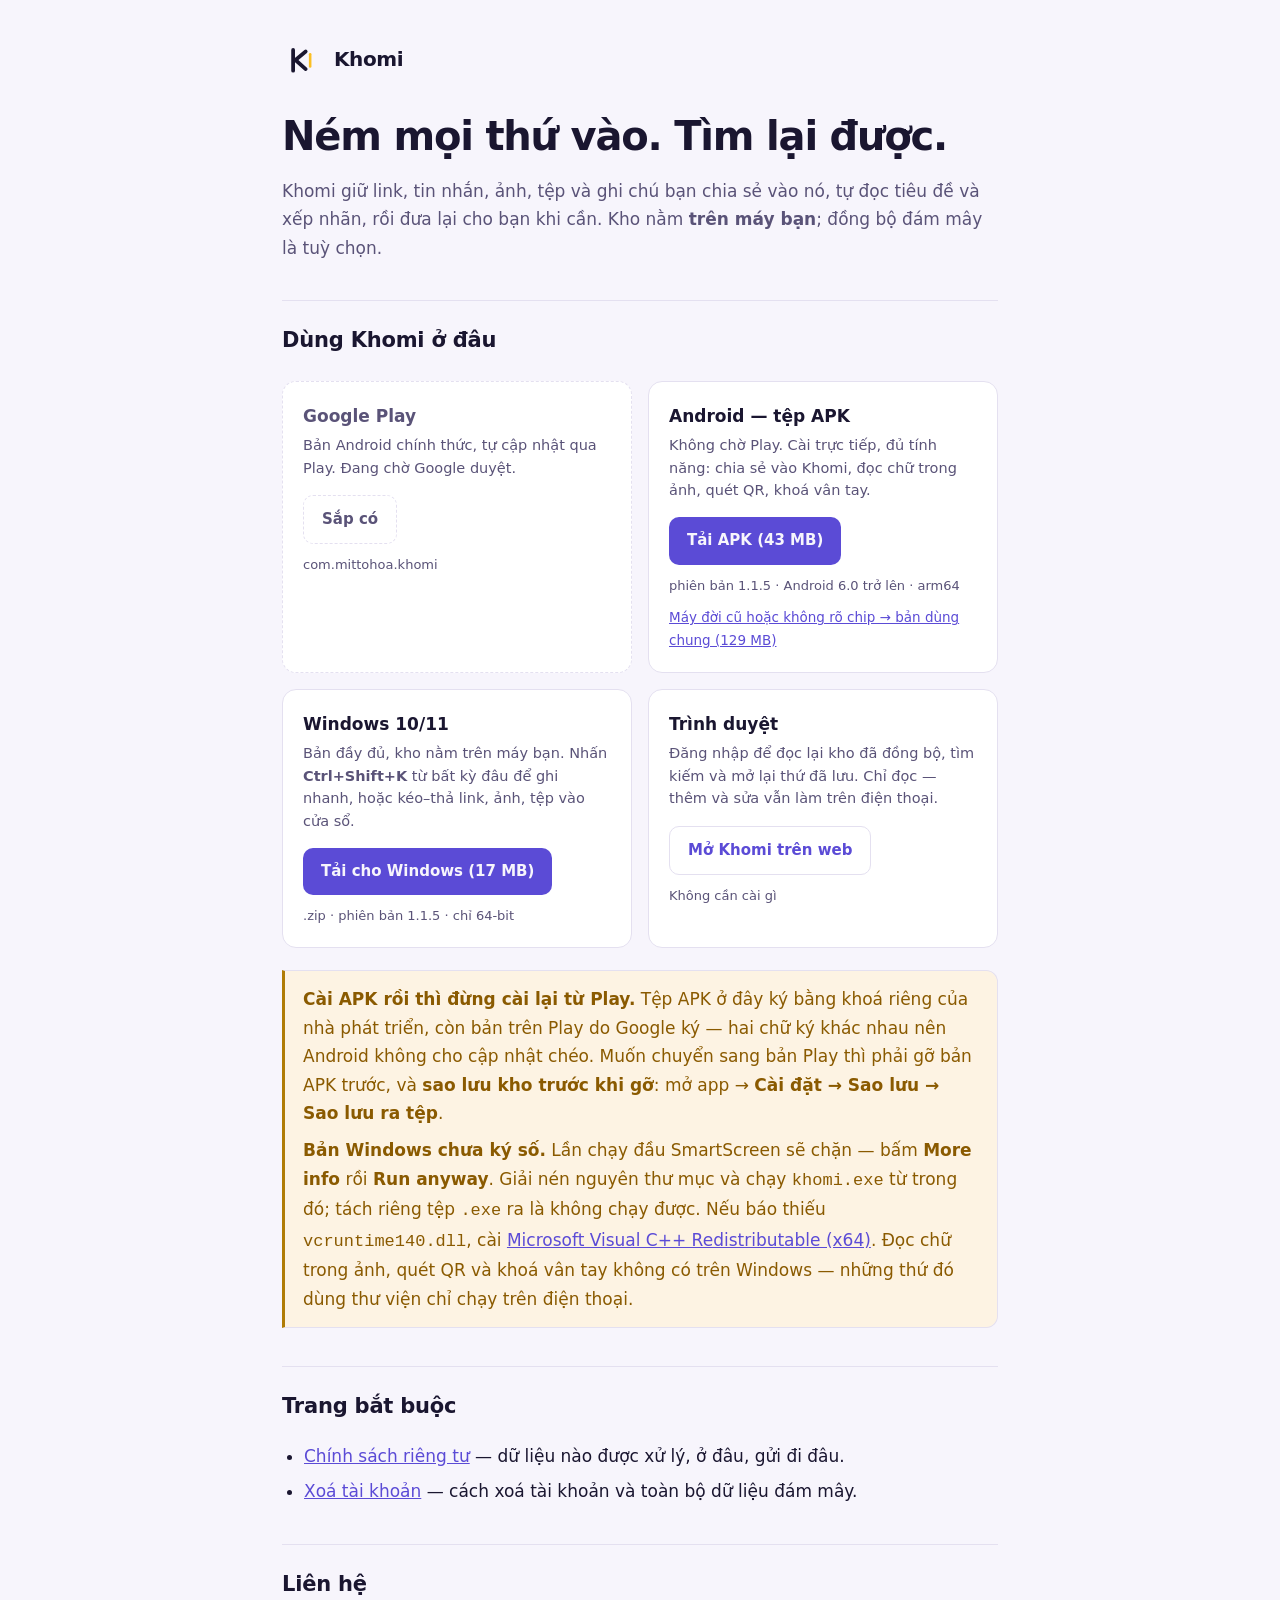
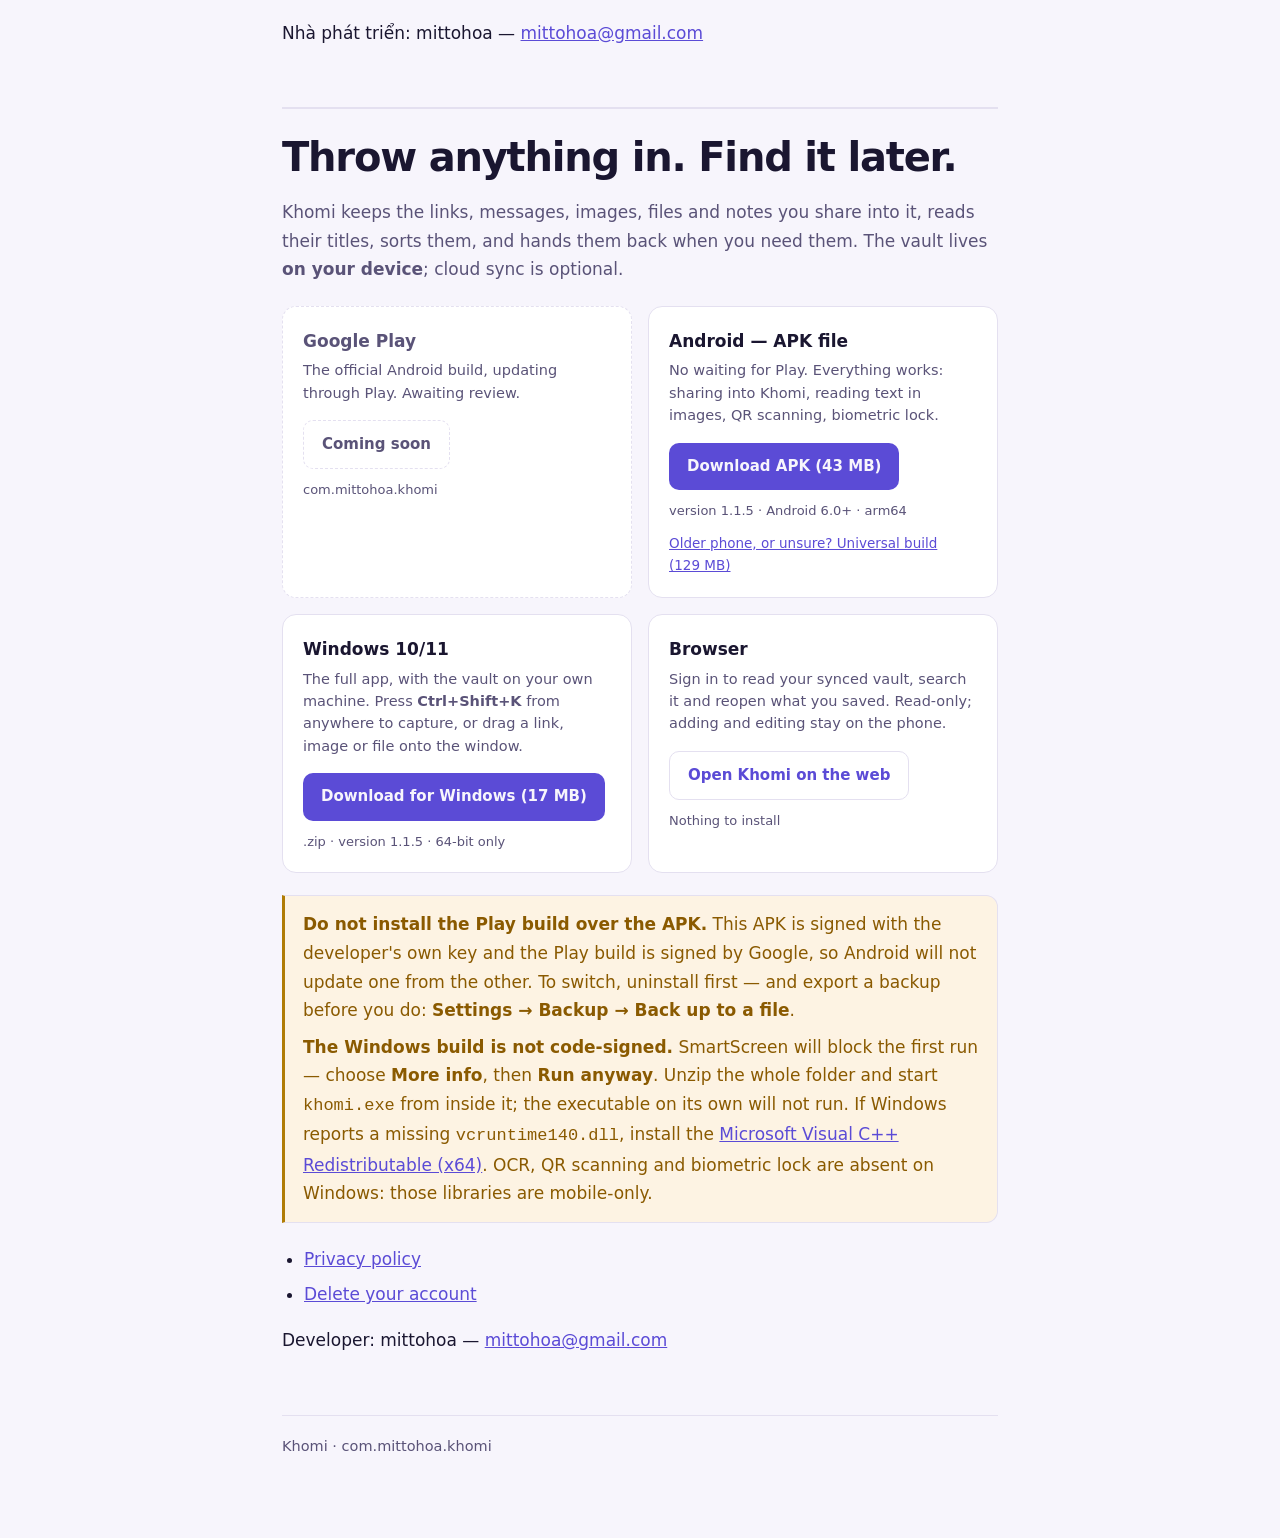
==== commit 8870e6c8: "point the downloads at 1.1.5 Co-Authored-By: Claude Opus 5 (1M context) <noreply@anthropic.com>" ====
--- a/index.html
+++ b/index.html
@@ -42,17 +42,17 @@
     <h3>Android — tệp APK</h3>
     <p>Không chờ Play. Cài trực tiếp, đủ tính năng: chia sẻ vào Khomi, đọc chữ
     trong ảnh, quét QR, khoá vân tay.</p>
-    <a class="dl" href="https://github.com/mittohoa/khomi-app/releases/download/v1.1.4/Khomi-1.1.4-android-arm64.apk">Tải APK (43&nbsp;MB)</a>
-    <span class="meta">phiên bản 1.1.4 · Android 6.0 trở lên · arm64</span>
-    <a class="alt" href="https://github.com/mittohoa/khomi-app/releases/download/v1.1.4/Khomi-1.1.4-android-universal.apk">Máy đời cũ hoặc không rõ chip → bản dùng chung (129&nbsp;MB)</a>
+    <a class="dl" href="https://github.com/mittohoa/khomi-app/releases/download/v1.1.5/Khomi-1.1.5-android-arm64.apk">Tải APK (43&nbsp;MB)</a>
+    <span class="meta">phiên bản 1.1.5 · Android 6.0 trở lên · arm64</span>
+    <a class="alt" href="https://github.com/mittohoa/khomi-app/releases/download/v1.1.5/Khomi-1.1.5-android-universal.apk">Máy đời cũ hoặc không rõ chip → bản dùng chung (129&nbsp;MB)</a>
   </div>
 
   <div class="card">
     <h3>Windows 10/11</h3>
     <p>Bản đầy đủ, kho nằm trên máy bạn. Nhấn <b>Ctrl+Shift+K</b> từ bất kỳ đâu
     để ghi nhanh, hoặc kéo–thả link, ảnh, tệp vào cửa sổ.</p>
-    <a class="dl" href="https://github.com/mittohoa/khomi-app/releases/download/v1.1.4/Khomi-1.1.4-windows-x64.zip">Tải cho Windows (17&nbsp;MB)</a>
-    <span class="meta">.zip · phiên bản 1.1.4 · chỉ 64-bit</span>
+    <a class="dl" href="https://github.com/mittohoa/khomi-app/releases/download/v1.1.5/Khomi-1.1.5-windows-x64.zip">Tải cho Windows (17&nbsp;MB)</a>
+    <span class="meta">.zip · phiên bản 1.1.5 · chỉ 64-bit</span>
   </div>
 
   <div class="card">
@@ -107,9 +107,9 @@
       <h3>Android — APK file</h3>
       <p>No waiting for Play. Everything works: sharing into Khomi, reading
       text in images, QR scanning, biometric lock.</p>
-      <a class="dl" href="https://github.com/mittohoa/khomi-app/releases/download/v1.1.4/Khomi-1.1.4-android-arm64.apk">Download APK (43&nbsp;MB)</a>
-      <span class="meta">version 1.1.4 · Android 6.0+ · arm64</span>
-      <a class="alt" href="https://github.com/mittohoa/khomi-app/releases/download/v1.1.4/Khomi-1.1.4-android-universal.apk">Older phone, or unsure? Universal build (129&nbsp;MB)</a>
+      <a class="dl" href="https://github.com/mittohoa/khomi-app/releases/download/v1.1.5/Khomi-1.1.5-android-arm64.apk">Download APK (43&nbsp;MB)</a>
+      <span class="meta">version 1.1.5 · Android 6.0+ · arm64</span>
+      <a class="alt" href="https://github.com/mittohoa/khomi-app/releases/download/v1.1.5/Khomi-1.1.5-android-universal.apk">Older phone, or unsure? Universal build (129&nbsp;MB)</a>
     </div>
 
     <div class="card">
@@ -117,8 +117,8 @@
       <p>The full app, with the vault on your own machine. Press
       <b>Ctrl+Shift+K</b> from anywhere to capture, or drag a link, image or
       file onto the window.</p>
-      <a class="dl" href="https://github.com/mittohoa/khomi-app/releases/download/v1.1.4/Khomi-1.1.4-windows-x64.zip">Download for Windows (17&nbsp;MB)</a>
-      <span class="meta">.zip · version 1.1.4 · 64-bit only</span>
+      <a class="dl" href="https://github.com/mittohoa/khomi-app/releases/download/v1.1.5/Khomi-1.1.5-windows-x64.zip">Download for Windows (17&nbsp;MB)</a>
+      <span class="meta">.zip · version 1.1.5 · 64-bit only</span>
     </div>
 
     <div class="card">
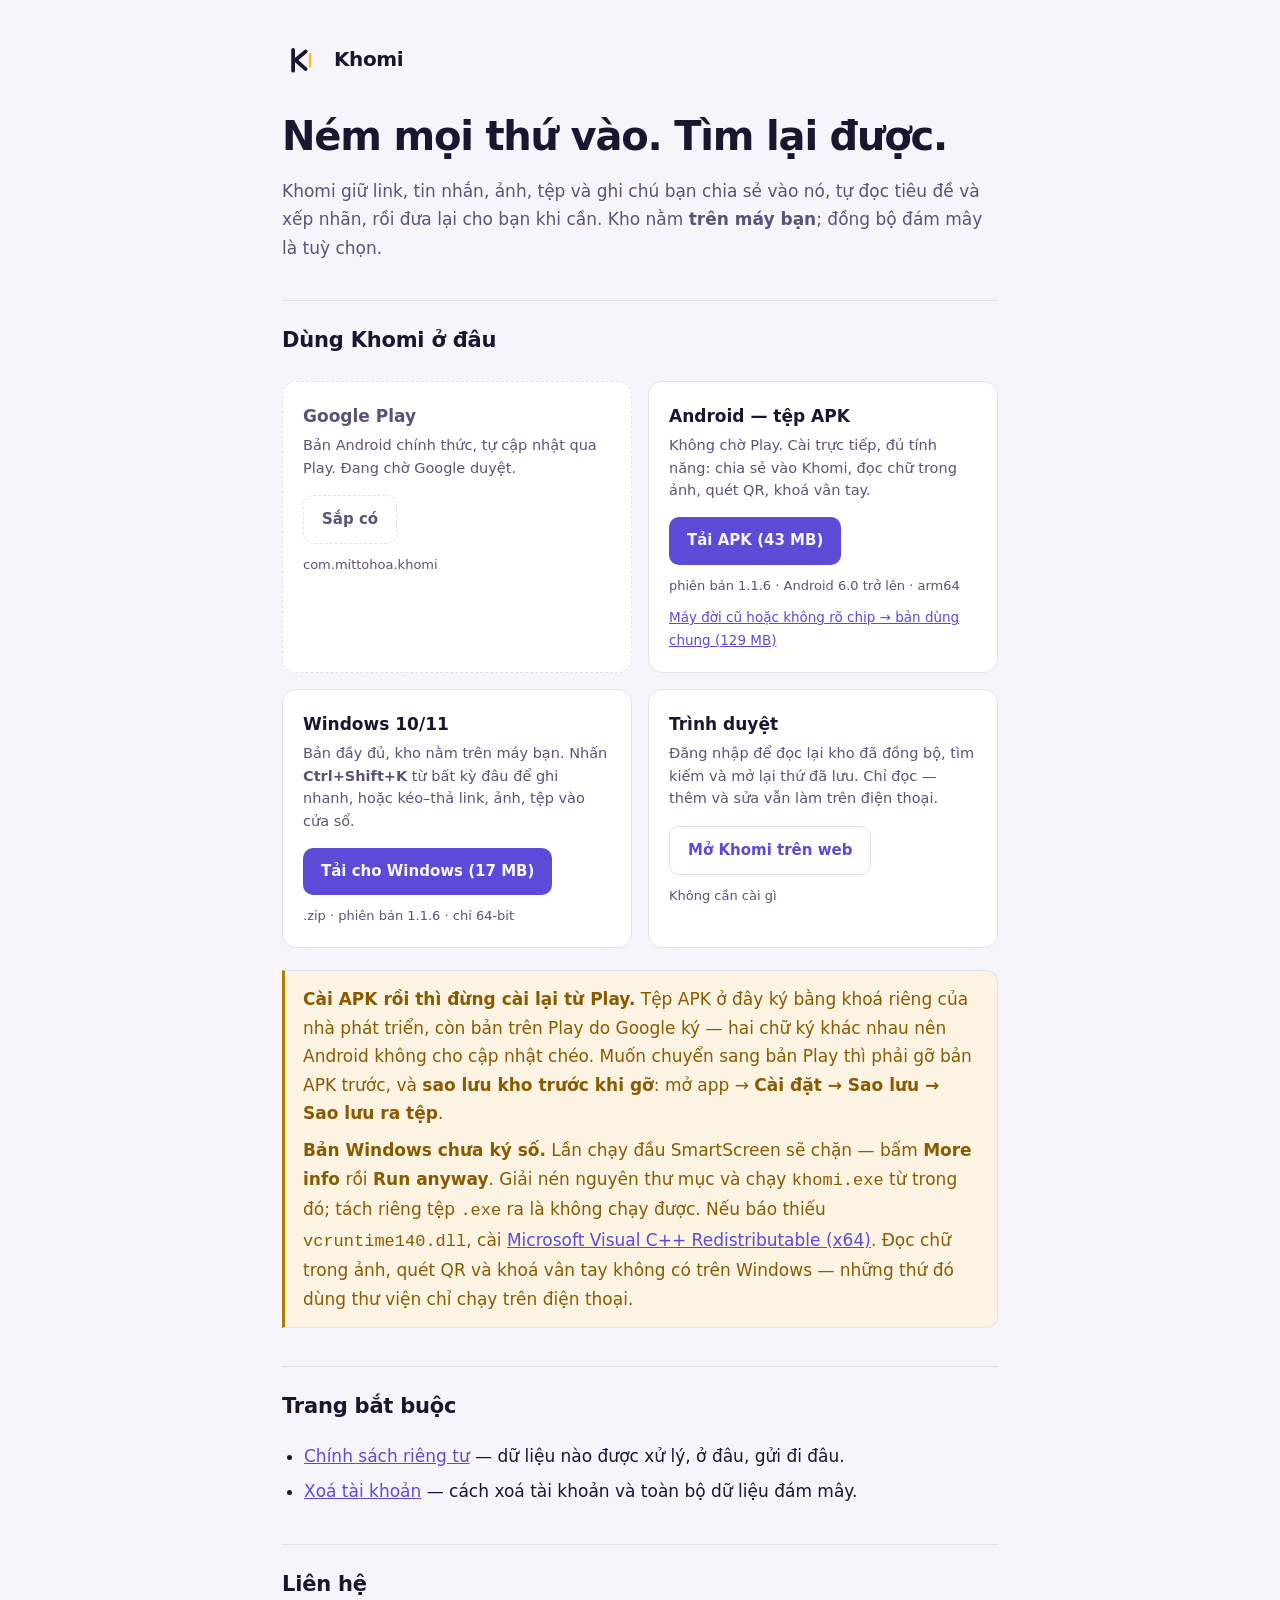
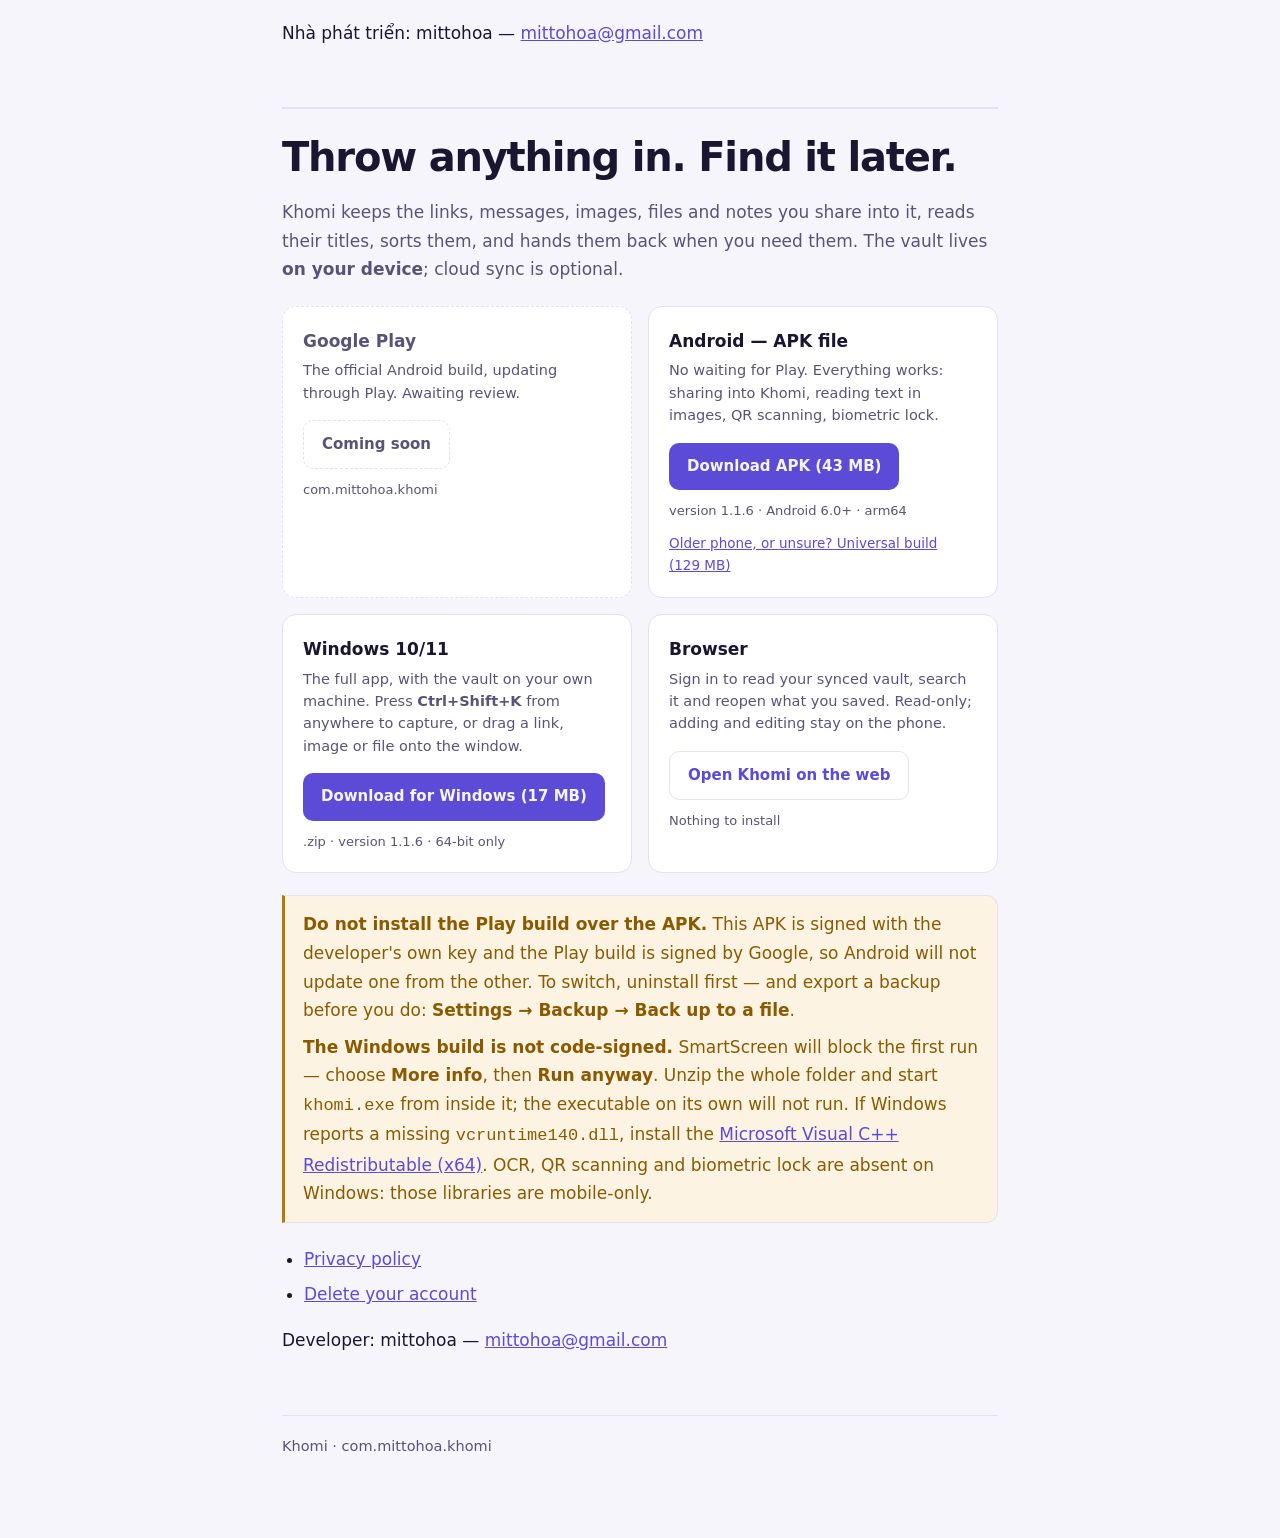
==== commit d5007f53: "point the downloads at 1.1.6 The version with a camera QR scanner — which also makes the CAMERA perm" ====
--- a/index.html
+++ b/index.html
@@ -42,17 +42,17 @@
     <h3>Android — tệp APK</h3>
     <p>Không chờ Play. Cài trực tiếp, đủ tính năng: chia sẻ vào Khomi, đọc chữ
     trong ảnh, quét QR, khoá vân tay.</p>
-    <a class="dl" href="https://github.com/mittohoa/khomi-app/releases/download/v1.1.5/Khomi-1.1.5-android-arm64.apk">Tải APK (43&nbsp;MB)</a>
-    <span class="meta">phiên bản 1.1.5 · Android 6.0 trở lên · arm64</span>
-    <a class="alt" href="https://github.com/mittohoa/khomi-app/releases/download/v1.1.5/Khomi-1.1.5-android-universal.apk">Máy đời cũ hoặc không rõ chip → bản dùng chung (129&nbsp;MB)</a>
+    <a class="dl" href="https://github.com/mittohoa/khomi-app/releases/download/v1.1.6/Khomi-1.1.6-android-arm64.apk">Tải APK (43&nbsp;MB)</a>
+    <span class="meta">phiên bản 1.1.6 · Android 6.0 trở lên · arm64</span>
+    <a class="alt" href="https://github.com/mittohoa/khomi-app/releases/download/v1.1.6/Khomi-1.1.6-android-universal.apk">Máy đời cũ hoặc không rõ chip → bản dùng chung (129&nbsp;MB)</a>
   </div>
 
   <div class="card">
     <h3>Windows 10/11</h3>
     <p>Bản đầy đủ, kho nằm trên máy bạn. Nhấn <b>Ctrl+Shift+K</b> từ bất kỳ đâu
     để ghi nhanh, hoặc kéo–thả link, ảnh, tệp vào cửa sổ.</p>
-    <a class="dl" href="https://github.com/mittohoa/khomi-app/releases/download/v1.1.5/Khomi-1.1.5-windows-x64.zip">Tải cho Windows (17&nbsp;MB)</a>
-    <span class="meta">.zip · phiên bản 1.1.5 · chỉ 64-bit</span>
+    <a class="dl" href="https://github.com/mittohoa/khomi-app/releases/download/v1.1.6/Khomi-1.1.6-windows-x64.zip">Tải cho Windows (17&nbsp;MB)</a>
+    <span class="meta">.zip · phiên bản 1.1.6 · chỉ 64-bit</span>
   </div>
 
   <div class="card">
@@ -107,9 +107,9 @@
       <h3>Android — APK file</h3>
       <p>No waiting for Play. Everything works: sharing into Khomi, reading
       text in images, QR scanning, biometric lock.</p>
-      <a class="dl" href="https://github.com/mittohoa/khomi-app/releases/download/v1.1.5/Khomi-1.1.5-android-arm64.apk">Download APK (43&nbsp;MB)</a>
-      <span class="meta">version 1.1.5 · Android 6.0+ · arm64</span>
-      <a class="alt" href="https://github.com/mittohoa/khomi-app/releases/download/v1.1.5/Khomi-1.1.5-android-universal.apk">Older phone, or unsure? Universal build (129&nbsp;MB)</a>
+      <a class="dl" href="https://github.com/mittohoa/khomi-app/releases/download/v1.1.6/Khomi-1.1.6-android-arm64.apk">Download APK (43&nbsp;MB)</a>
+      <span class="meta">version 1.1.6 · Android 6.0+ · arm64</span>
+      <a class="alt" href="https://github.com/mittohoa/khomi-app/releases/download/v1.1.6/Khomi-1.1.6-android-universal.apk">Older phone, or unsure? Universal build (129&nbsp;MB)</a>
     </div>
 
     <div class="card">
@@ -117,8 +117,8 @@
       <p>The full app, with the vault on your own machine. Press
       <b>Ctrl+Shift+K</b> from anywhere to capture, or drag a link, image or
       file onto the window.</p>
-      <a class="dl" href="https://github.com/mittohoa/khomi-app/releases/download/v1.1.5/Khomi-1.1.5-windows-x64.zip">Download for Windows (17&nbsp;MB)</a>
-      <span class="meta">.zip · version 1.1.5 · 64-bit only</span>
+      <a class="dl" href="https://github.com/mittohoa/khomi-app/releases/download/v1.1.6/Khomi-1.1.6-windows-x64.zip">Download for Windows (17&nbsp;MB)</a>
+      <span class="meta">.zip · version 1.1.6 · 64-bit only</span>
     </div>
 
     <div class="card">
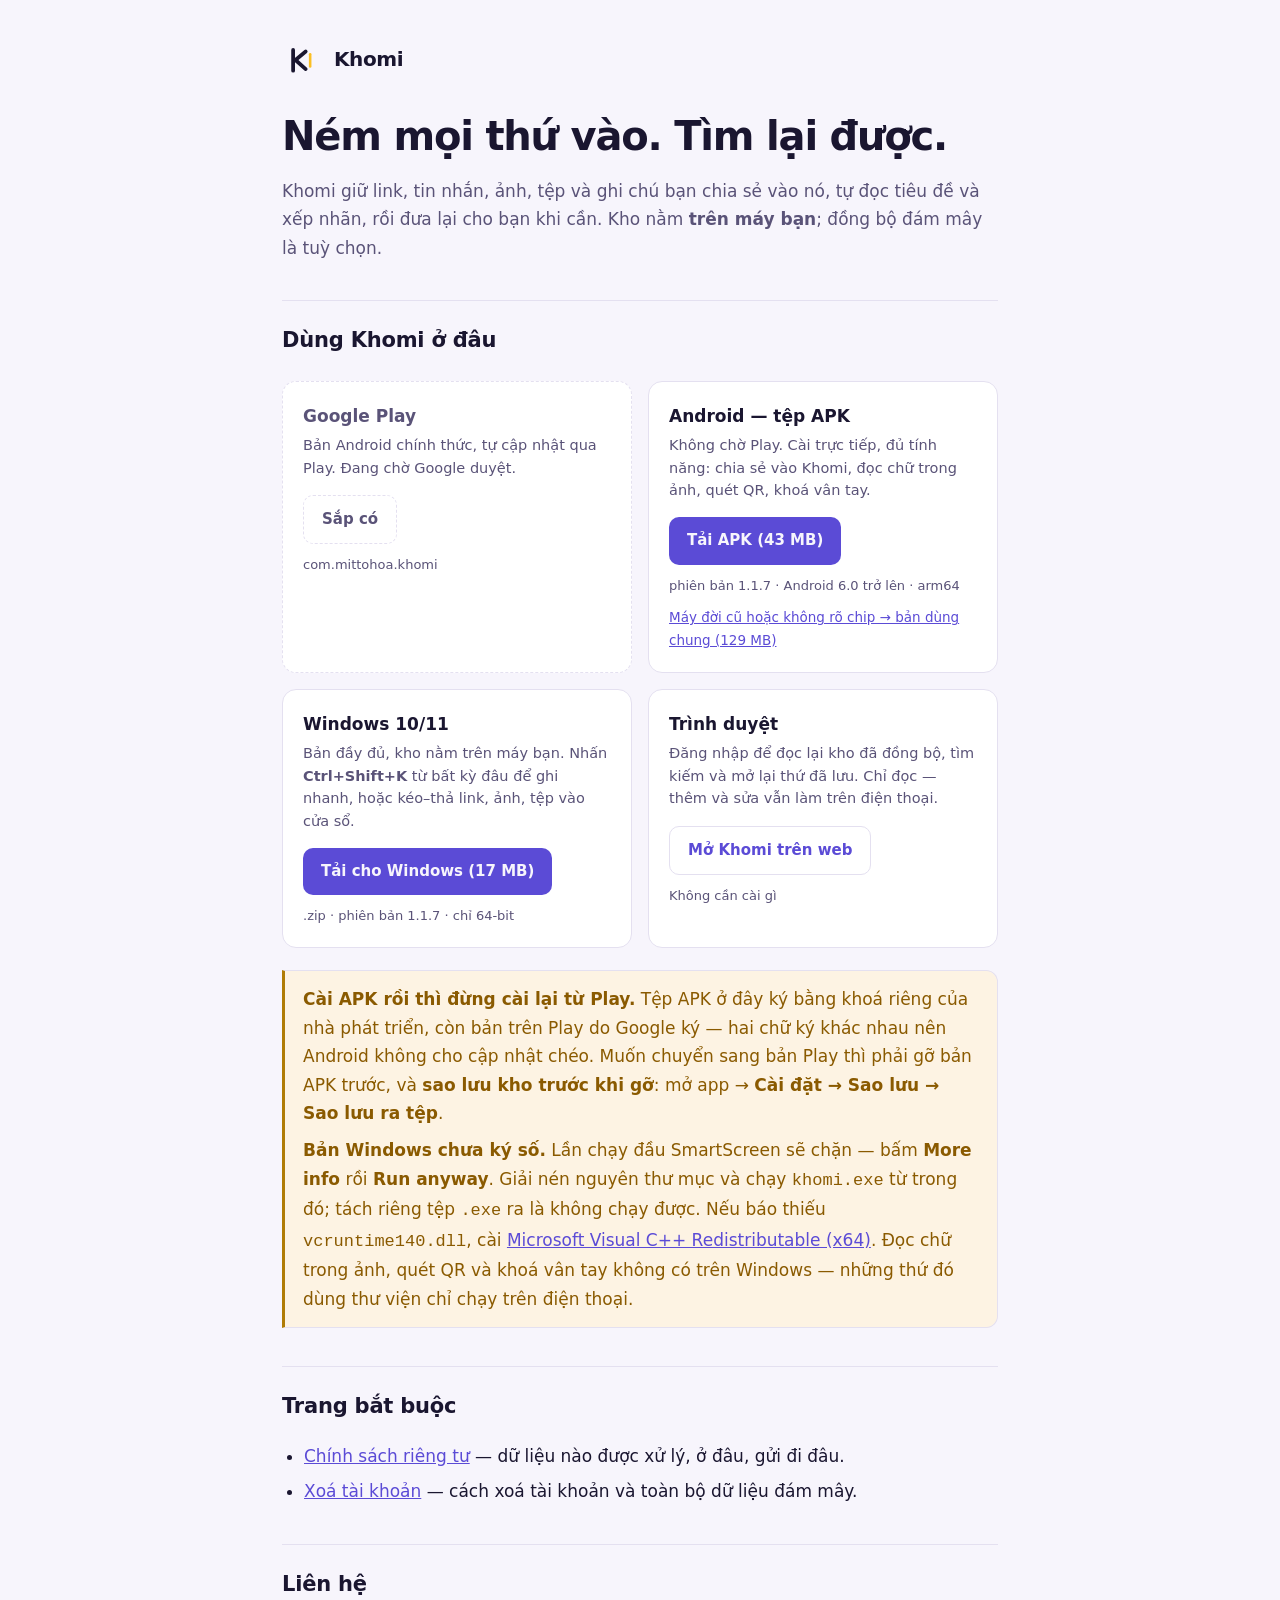
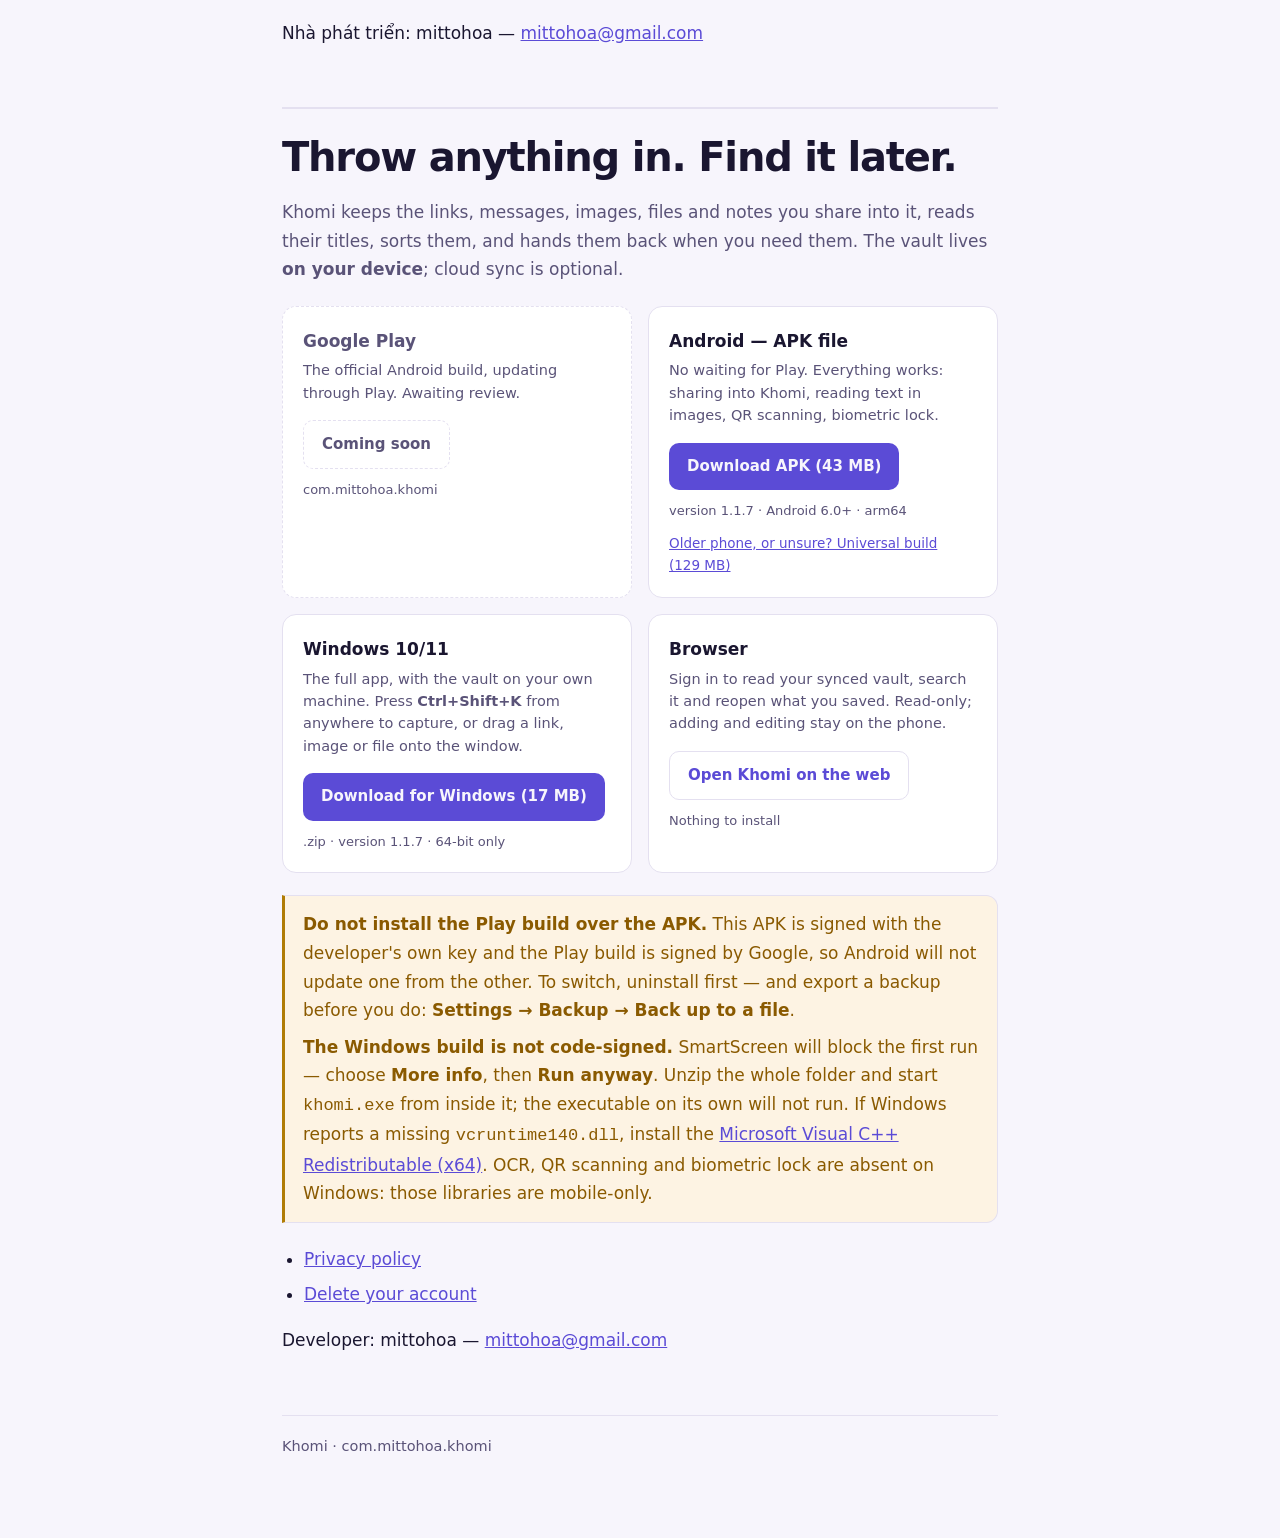
==== commit 09926162: "point the downloads at 1.1.7 The version that stops the screen flickering when you open the app.  Co" ====
--- a/index.html
+++ b/index.html
@@ -42,17 +42,17 @@
     <h3>Android — tệp APK</h3>
     <p>Không chờ Play. Cài trực tiếp, đủ tính năng: chia sẻ vào Khomi, đọc chữ
     trong ảnh, quét QR, khoá vân tay.</p>
-    <a class="dl" href="https://github.com/mittohoa/khomi-app/releases/download/v1.1.6/Khomi-1.1.6-android-arm64.apk">Tải APK (43&nbsp;MB)</a>
-    <span class="meta">phiên bản 1.1.6 · Android 6.0 trở lên · arm64</span>
-    <a class="alt" href="https://github.com/mittohoa/khomi-app/releases/download/v1.1.6/Khomi-1.1.6-android-universal.apk">Máy đời cũ hoặc không rõ chip → bản dùng chung (129&nbsp;MB)</a>
+    <a class="dl" href="https://github.com/mittohoa/khomi-app/releases/download/v1.1.7/Khomi-1.1.7-android-arm64.apk">Tải APK (43&nbsp;MB)</a>
+    <span class="meta">phiên bản 1.1.7 · Android 6.0 trở lên · arm64</span>
+    <a class="alt" href="https://github.com/mittohoa/khomi-app/releases/download/v1.1.7/Khomi-1.1.7-android-universal.apk">Máy đời cũ hoặc không rõ chip → bản dùng chung (129&nbsp;MB)</a>
   </div>
 
   <div class="card">
     <h3>Windows 10/11</h3>
     <p>Bản đầy đủ, kho nằm trên máy bạn. Nhấn <b>Ctrl+Shift+K</b> từ bất kỳ đâu
     để ghi nhanh, hoặc kéo–thả link, ảnh, tệp vào cửa sổ.</p>
-    <a class="dl" href="https://github.com/mittohoa/khomi-app/releases/download/v1.1.6/Khomi-1.1.6-windows-x64.zip">Tải cho Windows (17&nbsp;MB)</a>
-    <span class="meta">.zip · phiên bản 1.1.6 · chỉ 64-bit</span>
+    <a class="dl" href="https://github.com/mittohoa/khomi-app/releases/download/v1.1.7/Khomi-1.1.7-windows-x64.zip">Tải cho Windows (17&nbsp;MB)</a>
+    <span class="meta">.zip · phiên bản 1.1.7 · chỉ 64-bit</span>
   </div>
 
   <div class="card">
@@ -107,9 +107,9 @@
       <h3>Android — APK file</h3>
       <p>No waiting for Play. Everything works: sharing into Khomi, reading
       text in images, QR scanning, biometric lock.</p>
-      <a class="dl" href="https://github.com/mittohoa/khomi-app/releases/download/v1.1.6/Khomi-1.1.6-android-arm64.apk">Download APK (43&nbsp;MB)</a>
-      <span class="meta">version 1.1.6 · Android 6.0+ · arm64</span>
-      <a class="alt" href="https://github.com/mittohoa/khomi-app/releases/download/v1.1.6/Khomi-1.1.6-android-universal.apk">Older phone, or unsure? Universal build (129&nbsp;MB)</a>
+      <a class="dl" href="https://github.com/mittohoa/khomi-app/releases/download/v1.1.7/Khomi-1.1.7-android-arm64.apk">Download APK (43&nbsp;MB)</a>
+      <span class="meta">version 1.1.7 · Android 6.0+ · arm64</span>
+      <a class="alt" href="https://github.com/mittohoa/khomi-app/releases/download/v1.1.7/Khomi-1.1.7-android-universal.apk">Older phone, or unsure? Universal build (129&nbsp;MB)</a>
     </div>
 
     <div class="card">
@@ -117,8 +117,8 @@
       <p>The full app, with the vault on your own machine. Press
       <b>Ctrl+Shift+K</b> from anywhere to capture, or drag a link, image or
       file onto the window.</p>
-      <a class="dl" href="https://github.com/mittohoa/khomi-app/releases/download/v1.1.6/Khomi-1.1.6-windows-x64.zip">Download for Windows (17&nbsp;MB)</a>
-      <span class="meta">.zip · version 1.1.6 · 64-bit only</span>
+      <a class="dl" href="https://github.com/mittohoa/khomi-app/releases/download/v1.1.7/Khomi-1.1.7-windows-x64.zip">Download for Windows (17&nbsp;MB)</a>
+      <span class="meta">.zip · version 1.1.7 · 64-bit only</span>
     </div>
 
     <div class="card">
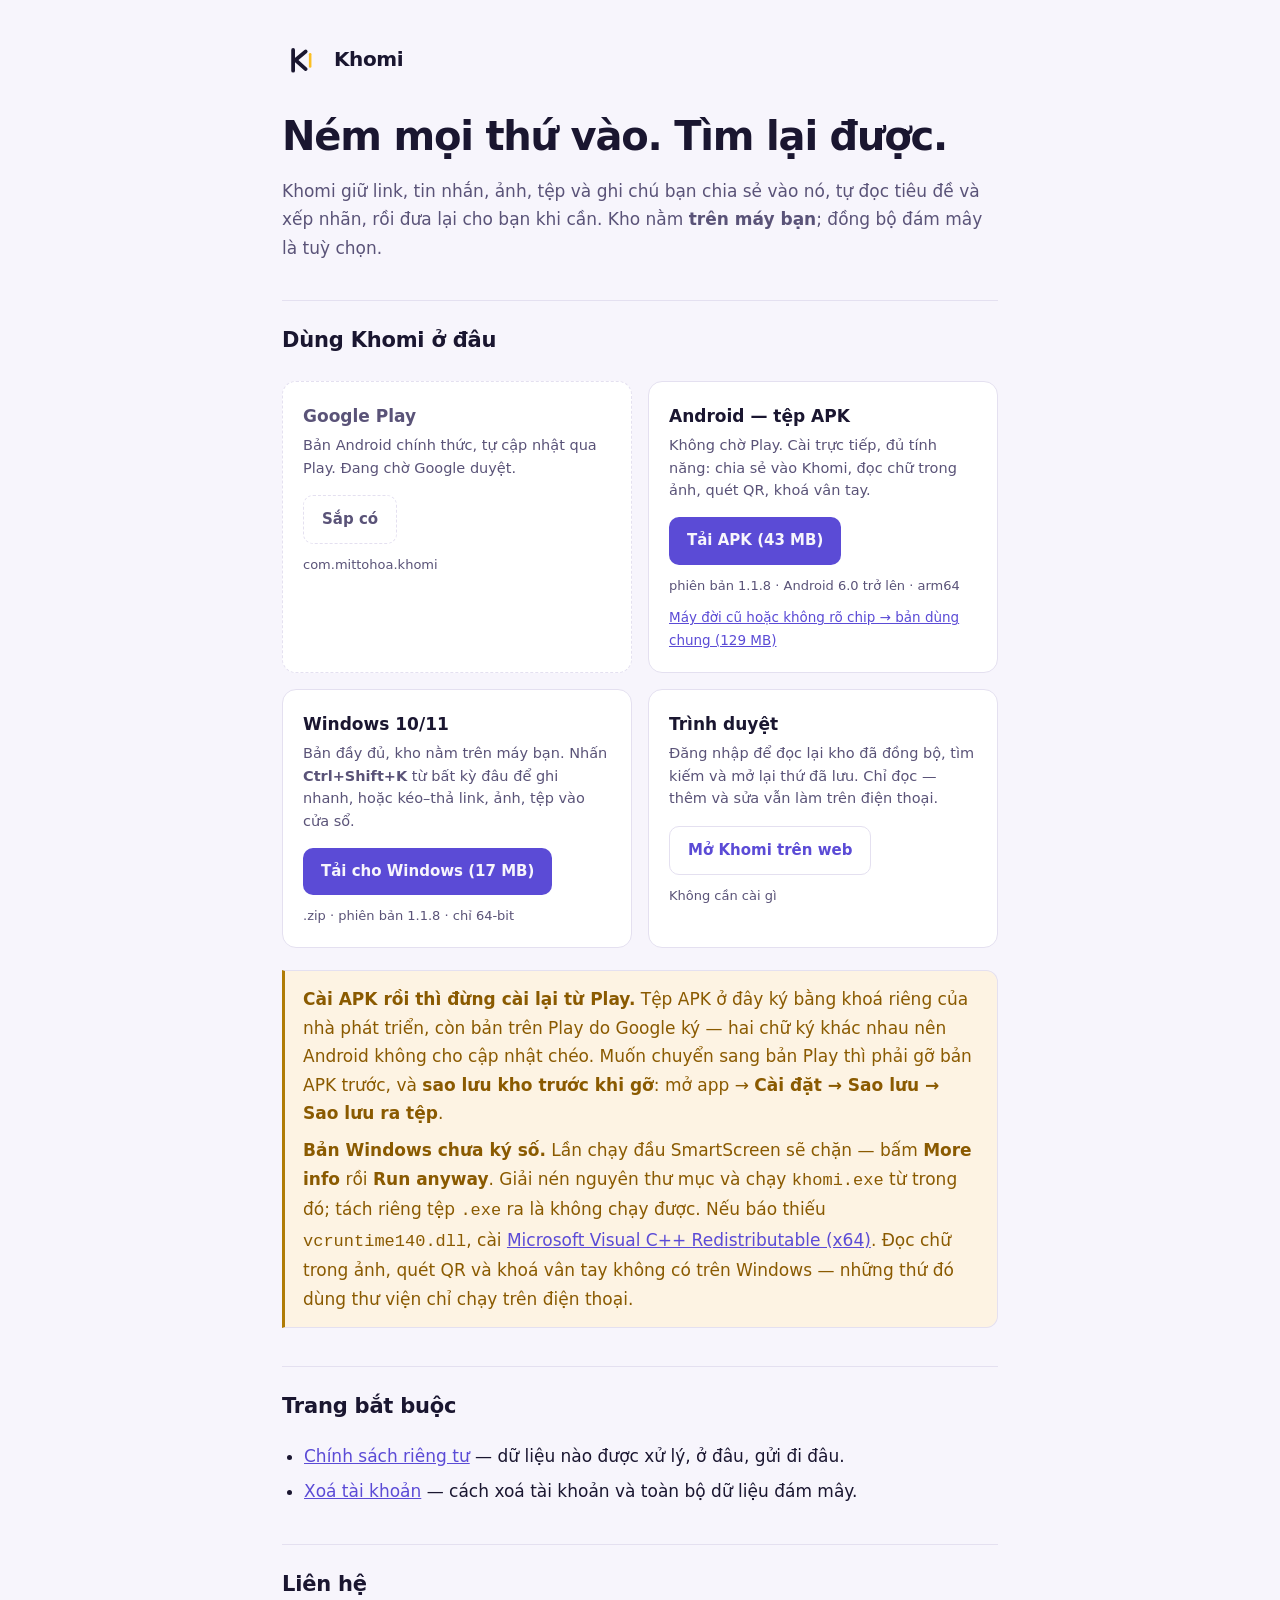
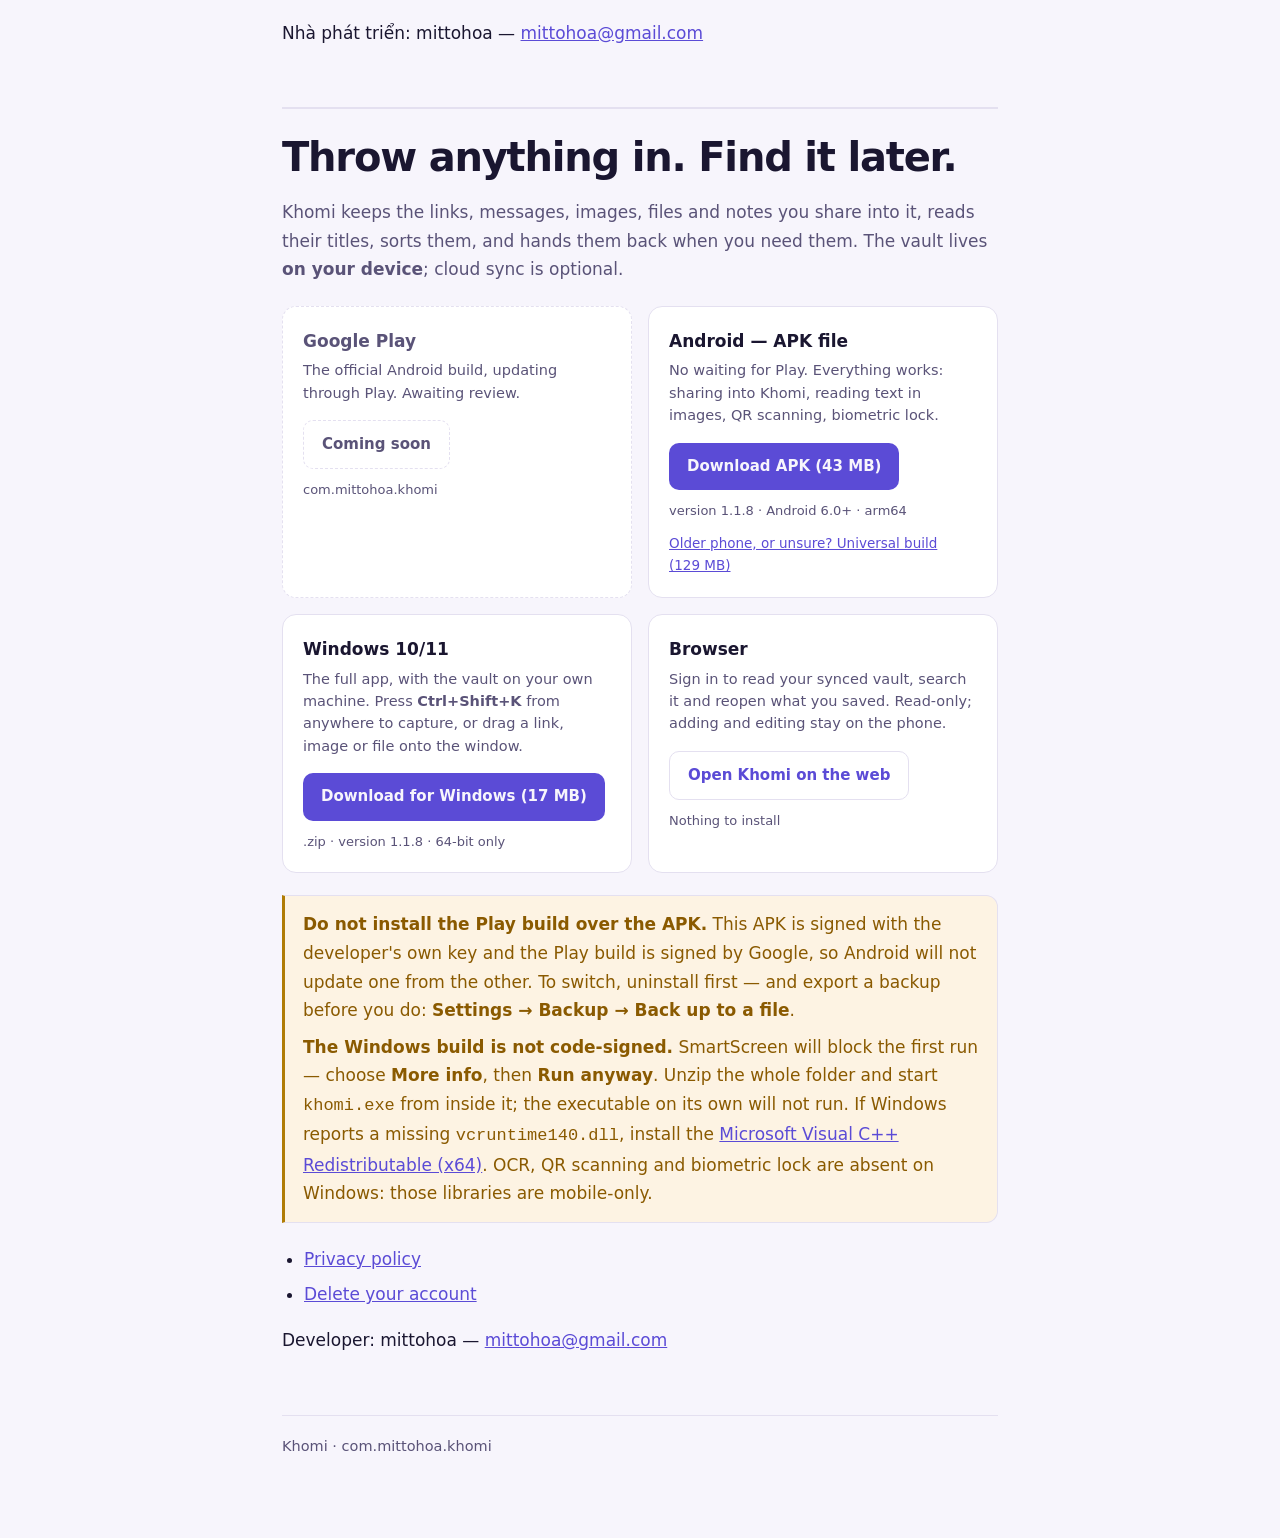
==== commit 1f0f9e91: "point the downloads at 1.1.8 Co-Authored-By: Claude Opus 5 (1M context) <noreply@anthropic.com>" ====
--- a/index.html
+++ b/index.html
@@ -42,17 +42,17 @@
     <h3>Android — tệp APK</h3>
     <p>Không chờ Play. Cài trực tiếp, đủ tính năng: chia sẻ vào Khomi, đọc chữ
     trong ảnh, quét QR, khoá vân tay.</p>
-    <a class="dl" href="https://github.com/mittohoa/khomi-app/releases/download/v1.1.7/Khomi-1.1.7-android-arm64.apk">Tải APK (43&nbsp;MB)</a>
-    <span class="meta">phiên bản 1.1.7 · Android 6.0 trở lên · arm64</span>
-    <a class="alt" href="https://github.com/mittohoa/khomi-app/releases/download/v1.1.7/Khomi-1.1.7-android-universal.apk">Máy đời cũ hoặc không rõ chip → bản dùng chung (129&nbsp;MB)</a>
+    <a class="dl" href="https://github.com/mittohoa/khomi-app/releases/download/v1.1.8/Khomi-1.1.8-android-arm64.apk">Tải APK (43&nbsp;MB)</a>
+    <span class="meta">phiên bản 1.1.8 · Android 6.0 trở lên · arm64</span>
+    <a class="alt" href="https://github.com/mittohoa/khomi-app/releases/download/v1.1.8/Khomi-1.1.8-android-universal.apk">Máy đời cũ hoặc không rõ chip → bản dùng chung (129&nbsp;MB)</a>
   </div>
 
   <div class="card">
     <h3>Windows 10/11</h3>
     <p>Bản đầy đủ, kho nằm trên máy bạn. Nhấn <b>Ctrl+Shift+K</b> từ bất kỳ đâu
     để ghi nhanh, hoặc kéo–thả link, ảnh, tệp vào cửa sổ.</p>
-    <a class="dl" href="https://github.com/mittohoa/khomi-app/releases/download/v1.1.7/Khomi-1.1.7-windows-x64.zip">Tải cho Windows (17&nbsp;MB)</a>
-    <span class="meta">.zip · phiên bản 1.1.7 · chỉ 64-bit</span>
+    <a class="dl" href="https://github.com/mittohoa/khomi-app/releases/download/v1.1.8/Khomi-1.1.8-windows-x64.zip">Tải cho Windows (17&nbsp;MB)</a>
+    <span class="meta">.zip · phiên bản 1.1.8 · chỉ 64-bit</span>
   </div>
 
   <div class="card">
@@ -107,9 +107,9 @@
       <h3>Android — APK file</h3>
       <p>No waiting for Play. Everything works: sharing into Khomi, reading
       text in images, QR scanning, biometric lock.</p>
-      <a class="dl" href="https://github.com/mittohoa/khomi-app/releases/download/v1.1.7/Khomi-1.1.7-android-arm64.apk">Download APK (43&nbsp;MB)</a>
-      <span class="meta">version 1.1.7 · Android 6.0+ · arm64</span>
-      <a class="alt" href="https://github.com/mittohoa/khomi-app/releases/download/v1.1.7/Khomi-1.1.7-android-universal.apk">Older phone, or unsure? Universal build (129&nbsp;MB)</a>
+      <a class="dl" href="https://github.com/mittohoa/khomi-app/releases/download/v1.1.8/Khomi-1.1.8-android-arm64.apk">Download APK (43&nbsp;MB)</a>
+      <span class="meta">version 1.1.8 · Android 6.0+ · arm64</span>
+      <a class="alt" href="https://github.com/mittohoa/khomi-app/releases/download/v1.1.8/Khomi-1.1.8-android-universal.apk">Older phone, or unsure? Universal build (129&nbsp;MB)</a>
     </div>
 
     <div class="card">
@@ -117,8 +117,8 @@
       <p>The full app, with the vault on your own machine. Press
       <b>Ctrl+Shift+K</b> from anywhere to capture, or drag a link, image or
       file onto the window.</p>
-      <a class="dl" href="https://github.com/mittohoa/khomi-app/releases/download/v1.1.7/Khomi-1.1.7-windows-x64.zip">Download for Windows (17&nbsp;MB)</a>
-      <span class="meta">.zip · version 1.1.7 · 64-bit only</span>
+      <a class="dl" href="https://github.com/mittohoa/khomi-app/releases/download/v1.1.8/Khomi-1.1.8-windows-x64.zip">Download for Windows (17&nbsp;MB)</a>
+      <span class="meta">.zip · version 1.1.8 · 64-bit only</span>
     </div>
 
     <div class="card">
